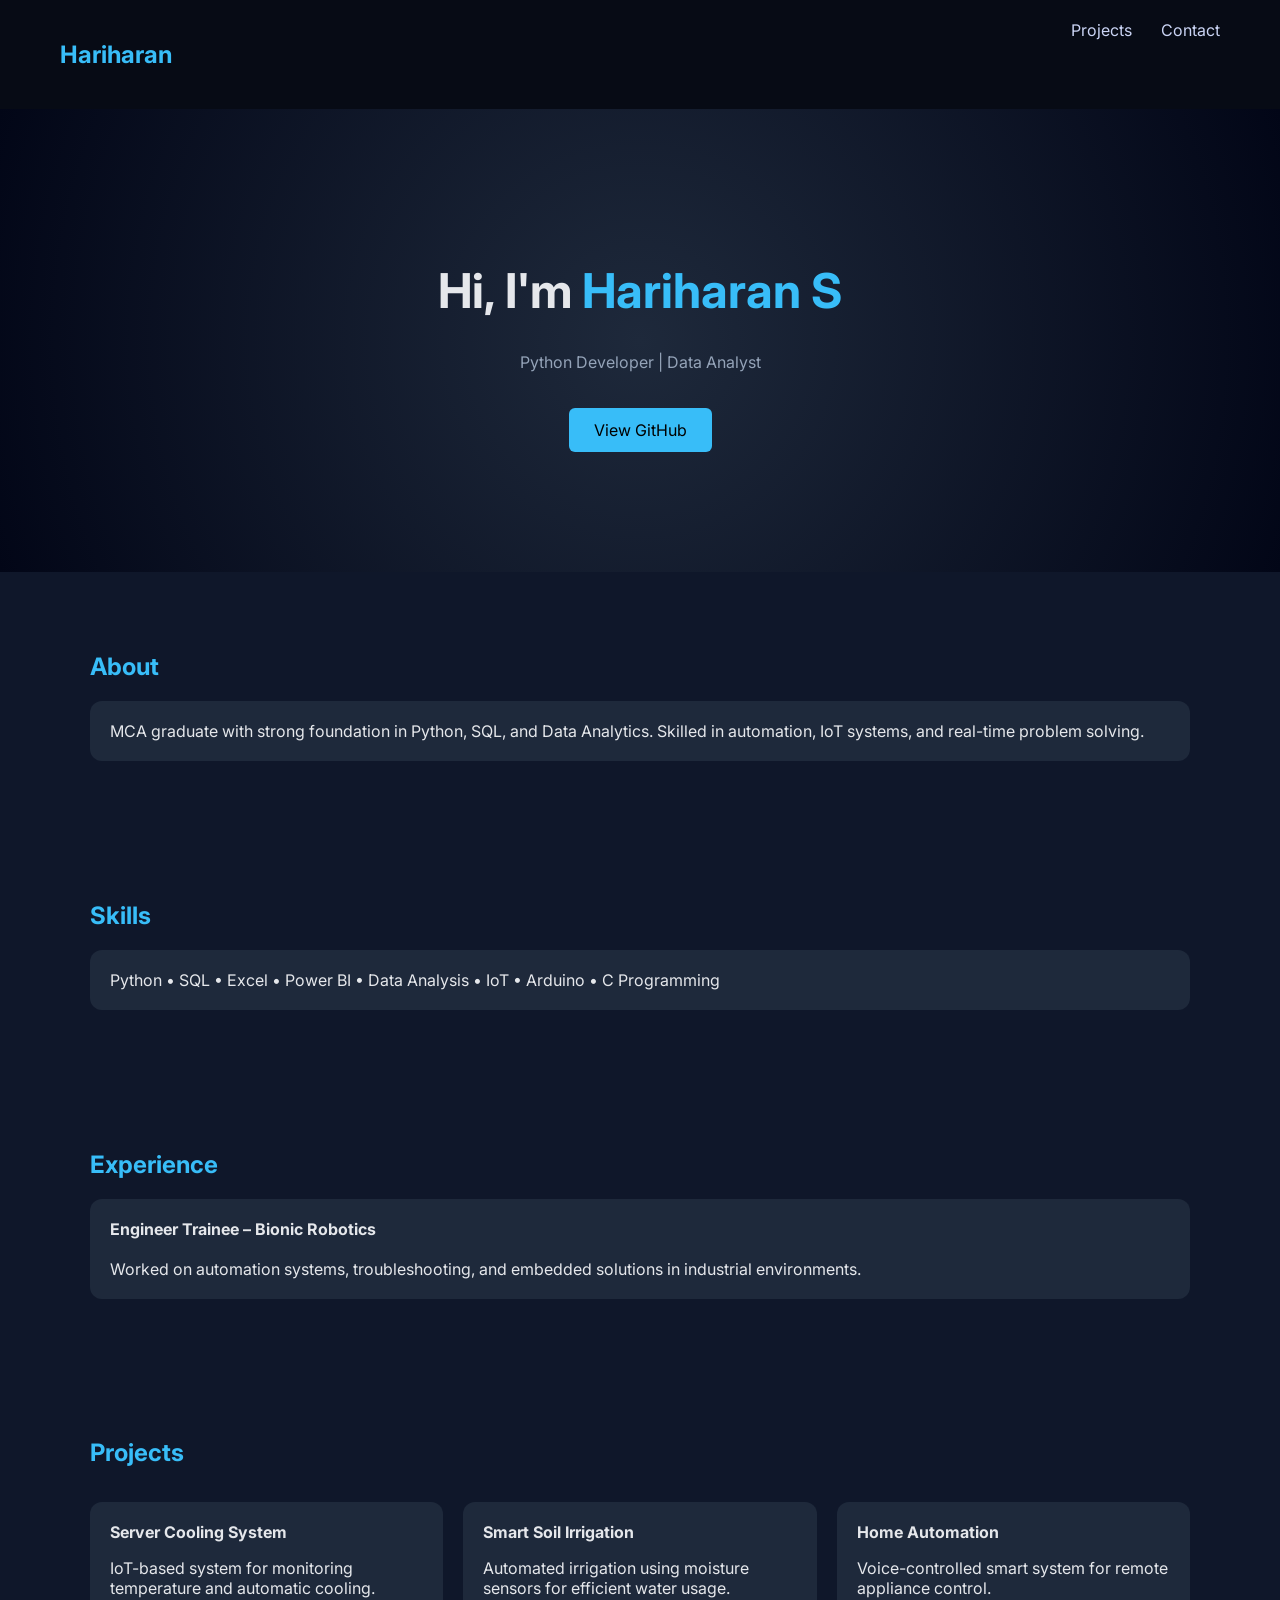
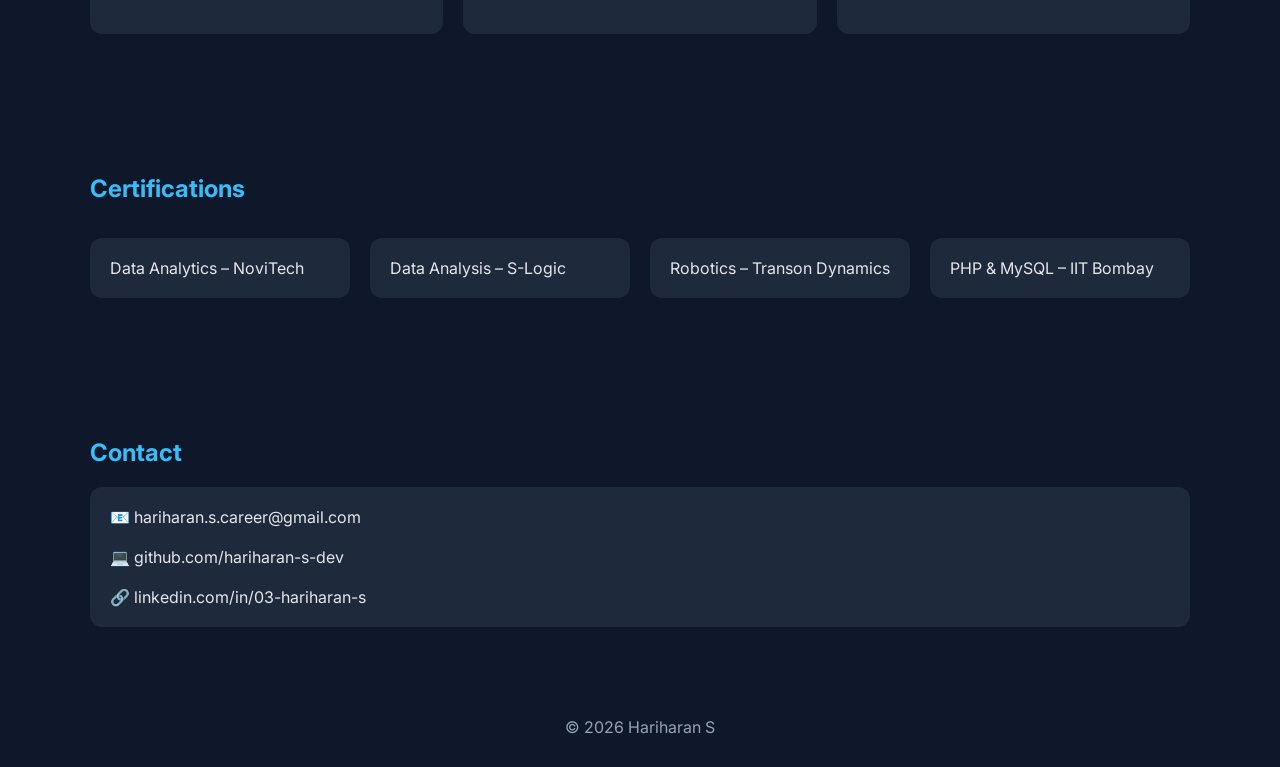
==== index.html @ 9dbc0977 "Update index.html" ====
<!DOCTYPE html>
<html lang="en">
<head>
<meta charset="UTF-8">
<meta name="viewport" content="width=device-width, initial-scale=1.0">

<title>Hariharan S</title>

<link href="https://fonts.googleapis.com/css2?family=Inter:wght@300;400;600&display=swap" rel="stylesheet">

<style>
body {
    margin: 0;
    font-family: 'Inter', sans-serif;
    background: #0f172a;
    color: #e5e7eb;
}

/* NAVBAR */
nav {
    display: flex;
    justify-content: space-between;
    padding: 20px 60px;
    background: rgba(0,0,0,0.5);
}

nav h2 {
    color: #38bdf8;
}

nav a {
    margin-left: 25px;
    color: #cbd5f5;
    text-decoration: none;
}

/* HERO */
.hero {
    text-align: center;
    padding: 120px 20px;
    background: radial-gradient(circle, #1e293b, #020617);
}

.hero h1 {
    font-size: 48px;
}

.hero span {
    color: #38bdf8;
}

.hero p {
    margin-top: 10px;
    color: #94a3b8;
}

.btn {
    margin-top: 20px;
    padding: 12px 25px;
    background: #38bdf8;
    color: black;
    border-radius: 6px;
    text-decoration: none;
    display: inline-block;
    transition: 0.3s;
}

.btn:hover {
    transform: scale(1.05);
}

/* SECTION */
section {
    max-width: 1100px;
    margin: auto;
    padding: 60px 20px;
}

h2 {
    color: #38bdf8;
}

/* CARD */
.card {
    background: #1e293b;
    padding: 20px;
    border-radius: 12px;
    margin-top: 15px;
    transition: 0.3s;
}

.card:hover {
    transform: translateY(-6px);
    box-shadow: 0 10px 25px rgba(56,189,248,0.2);
}

/* GRID */
.grid {
    display: grid;
    grid-template-columns: repeat(auto-fit, minmax(250px, 1fr));
    gap: 20px;
}

/* FOOTER */
footer {
    text-align: center;
    padding: 30px;
    color: #94a3b8;
}
</style>

</head>

<body>

<nav>
    <h2>Hariharan</h2>
    <div>
        <a href="#projects">Projects</a>
        <a href="#contact">Contact</a>
    </div>
</nav>

<div class="hero">
    <h1>Hi, I'm <span>Hariharan S</span></h1>
    <p>Python Developer | Data Analyst</p>
    <a class="btn" href="https://github.com/hariharan-s-dev">View GitHub</a>
</div>

<section>
    <h2>About</h2>
    <div class="card">
        MCA graduate with strong foundation in Python, SQL, and Data Analytics. Skilled in automation, IoT systems, and real-time problem solving.
    </div>
</section>

<section>
    <h2>Skills</h2>
    <div class="card">
        Python • SQL • Excel • Power BI • Data Analysis • IoT • Arduino • C Programming
    </div>
</section>

<section>
    <h2>Experience</h2>
    <div class="card">
        <b>Engineer Trainee – Bionic Robotics</b><br><br>
        Worked on automation systems, troubleshooting, and embedded solutions in industrial environments.
    </div>
</section>

<section id="projects">
    <h2>Projects</h2>
    <div class="grid">

        <div class="card">
            <b>Server Cooling System</b>
            <p>IoT-based system for monitoring temperature and automatic cooling.</p>
        </div>

        <div class="card">
            <b>Smart Soil Irrigation</b>
            <p>Automated irrigation using moisture sensors for efficient water usage.</p>
        </div>

        <div class="card">
            <b>Home Automation</b>
            <p>Voice-controlled smart system for remote appliance control.</p>
        </div>

    </div>
</section>

<section>
    <h2>Certifications</h2>
    <div class="grid">
        <div class="card">Data Analytics – NoviTech</div>
        <div class="card">Data Analysis – S-Logic</div>
        <div class="card">Robotics – Transon Dynamics</div>
        <div class="card">PHP & MySQL – IIT Bombay</div>
    </div>
</section>

<section id="contact">
    <h2>Contact</h2>
    <div class="card">
        📧 hariharan.s.career@gmail.com <br><br>
        💻 github.com/hariharan-s-dev <br><br>
        🔗 linkedin.com/in/03-hariharan-s
    </div>
</section>

<footer>
    © 2026 Hariharan S
</footer>

</body>
</html>
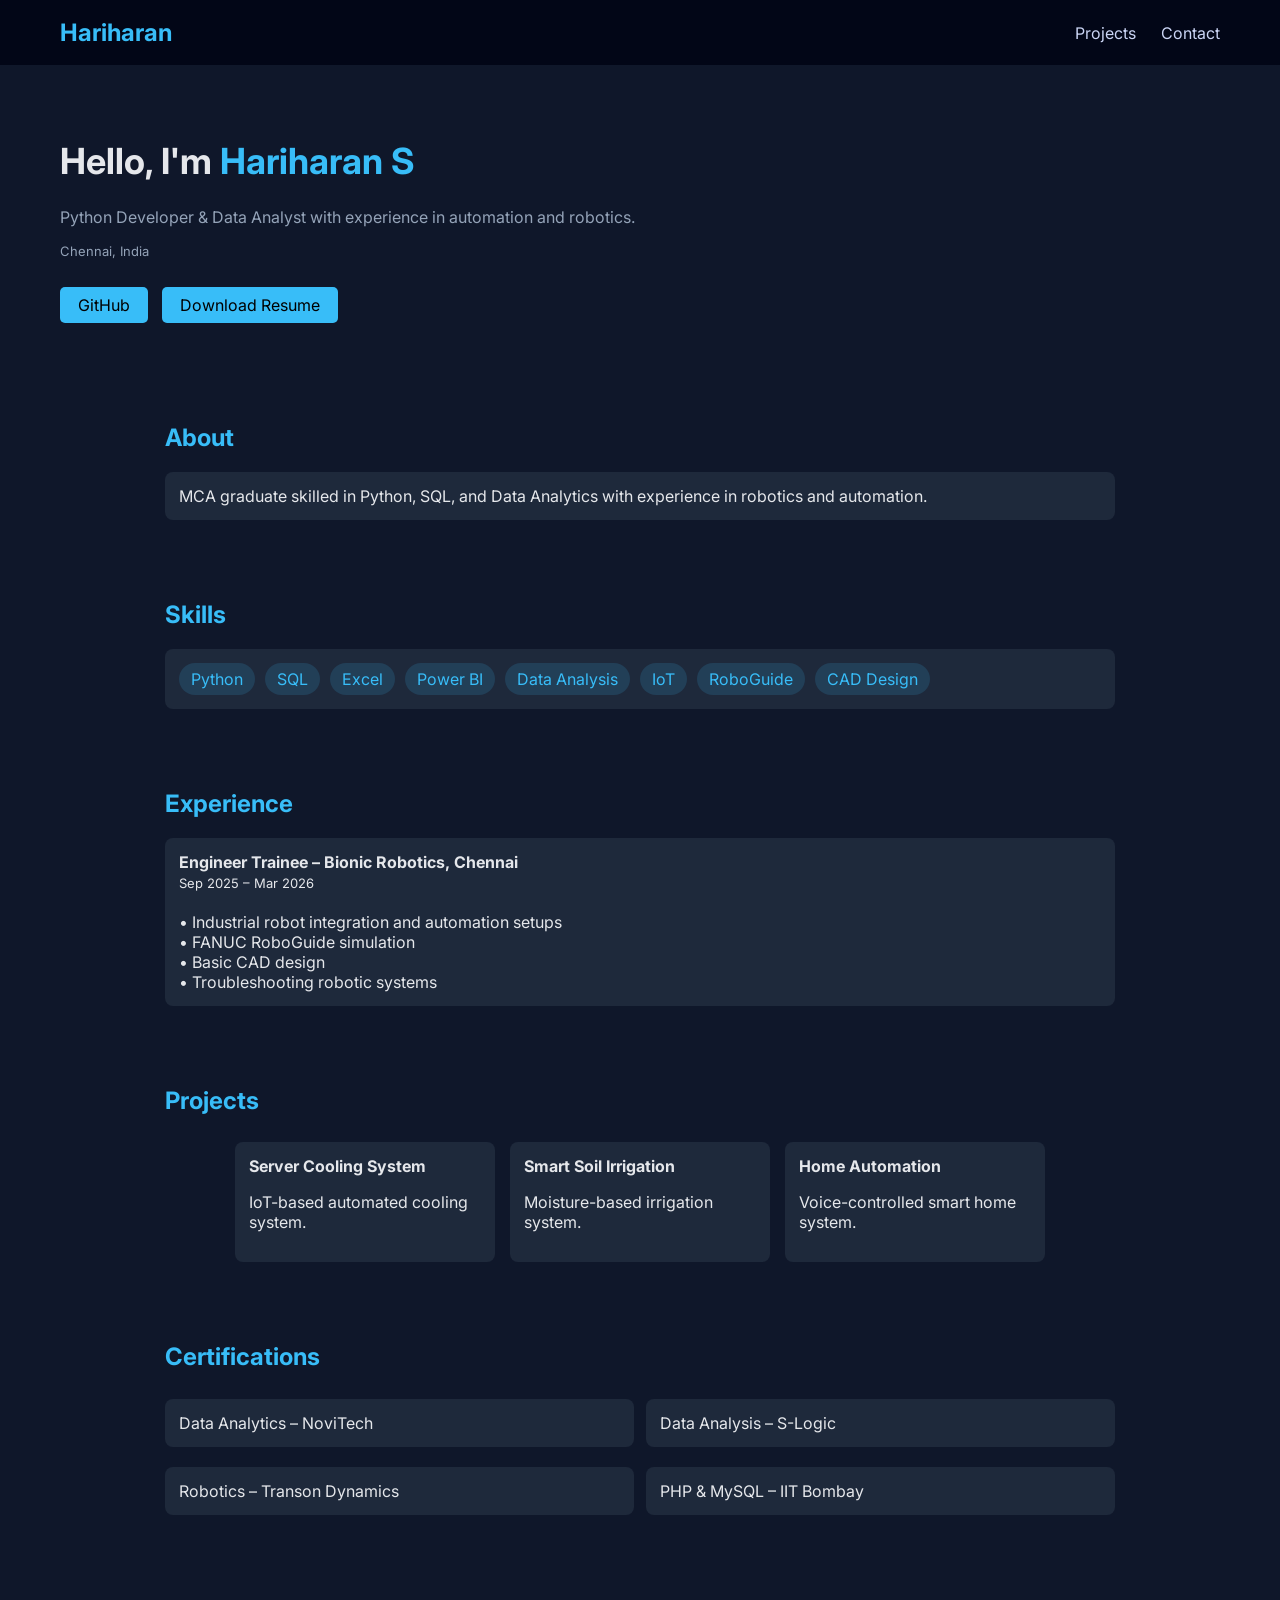
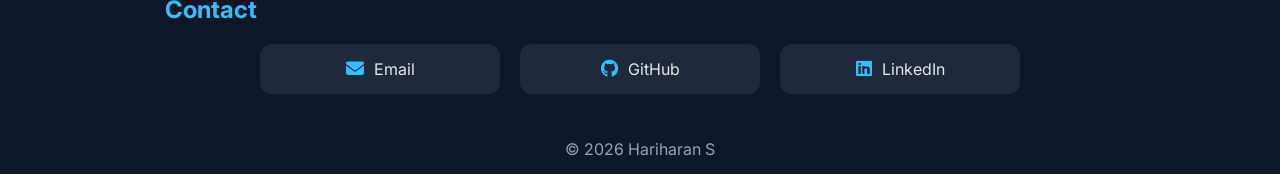
==== commit 21b15827: "Update index.html" ====
--- a/index.html
+++ b/index.html
@@ -4,11 +4,13 @@
 <meta charset="UTF-8">
 <meta name="viewport" content="width=device-width, initial-scale=1.0">
 
-<title>Hariharan S</title>
+<title>Hariharan S | Portfolio</title>
 
 <link href="https://fonts.googleapis.com/css2?family=Inter:wght@300;400;600&display=swap" rel="stylesheet">
+<link rel="stylesheet" href="https://cdnjs.cloudflare.com/ajax/libs/font-awesome/6.5.0/css/all.min.css">
 
 <style>
+
 body {
     margin: 0;
     font-family: 'Inter', sans-serif;
@@ -16,16 +18,23 @@
     color: #e5e7eb;
 }
 
-/* NAVBAR */
+/* NAV */
 nav {
     display: flex;
     justify-content: space-between;
-    padding: 20px 60px;
-    background: rgba(0,0,0,0.5);
+    align-items: center;
+    padding: 18px 60px;
+    background: #020617;
 }
 
 nav h2 {
     color: #38bdf8;
+    margin: 0;
+}
+
+nav div {
+    display: flex;
+    align-items: center;
 }
 
 nav a {
@@ -36,79 +45,136 @@
 
 /* HERO */
 .hero {
-    text-align: center;
-    padding: 120px 20px;
-    background: radial-gradient(circle, #1e293b, #020617);
-}
-
-.hero h1 {
-    font-size: 48px;
-}
-
-.hero span {
-    color: #38bdf8;
-}
-
-.hero p {
-    margin-top: 10px;
-    color: #94a3b8;
-}
-
+    padding: 50px 60px;
+    max-width: 850px;
+}
+
+.hero h1 { font-size: 36px; }
+.hero span { color: #38bdf8; }
+.hero p { margin-top: 8px; color: #94a3b8; }
+
+/* BUTTON */
 .btn {
-    margin-top: 20px;
-    padding: 12px 25px;
+    margin-top: 15px;
+    padding: 8px 18px;
     background: #38bdf8;
     color: black;
-    border-radius: 6px;
+    border-radius: 5px;
     text-decoration: none;
     display: inline-block;
-    transition: 0.3s;
-}
-
-.btn:hover {
-    transform: scale(1.05);
+    margin-right: 10px;
 }
 
 /* SECTION */
 section {
-    max-width: 1100px;
+    max-width: 950px;
     margin: auto;
-    padding: 60px 20px;
-}
-
-h2 {
-    color: #38bdf8;
-}
+    padding: 30px 20px;
+}
+
+h2 { color: #38bdf8; }
 
 /* CARD */
 .card {
     background: #1e293b;
-    padding: 20px;
+    padding: 14px;
+    border-radius: 8px;
+    margin-top: 8px;
+}
+
+/* PROJECT GRID */
+.projects-grid {
+    display: grid;
+    grid-template-columns: repeat(3, 260px);
+    justify-content: center;
+    gap: 15px;
+}
+
+/* SKILLS */
+.skills {
+    display: flex;
+    flex-wrap: wrap;
+    gap: 10px;
+}
+
+.skills span {
+    background: rgba(56,189,248,0.15);
+    color: #38bdf8;
+    padding: 6px 12px;
+    border-radius: 20px;
+}
+
+/* CERT */
+.cert-grid {
+    display: grid;
+    grid-template-columns: repeat(2, 1fr);
+    gap: 12px;
+}
+
+/* NEW CONTACT STYLE */
+.contact-row {
+    display: flex;
+    justify-content: center;
+    gap: 20px;
+    margin-top: 20px;
+}
+
+.contact-box {
+    display: flex;
+    align-items: center;
+    gap: 10px;
+    background: #1e293b;
+    padding: 15px 30px;
     border-radius: 12px;
-    margin-top: 15px;
+    text-decoration: none;
+    color: #e5e7eb;
     transition: 0.3s;
-}
-
-.card:hover {
-    transform: translateY(-6px);
-    box-shadow: 0 10px 25px rgba(56,189,248,0.2);
-}
-
-/* GRID */
-.grid {
-    display: grid;
-    grid-template-columns: repeat(auto-fit, minmax(250px, 1fr));
-    gap: 20px;
+    min-width: 180px;
+    justify-content: center;
+}
+
+.contact-box i {
+    color: #38bdf8;
+    font-size: 18px;
+}
+
+.contact-box:hover {
+    background: #38bdf8;
+    color: black;
+}
+
+.contact-box:hover i {
+    color: black;
+}
+
+/* MOBILE */
+@media (max-width: 768px) {
+    nav {
+        padding: 15px 20px;
+    }
+
+    .hero {
+        padding: 40px 20px;
+    }
+
+    .projects-grid {
+        grid-template-columns: 1fr;
+    }
+
+    .contact-row {
+        flex-direction: column;
+        align-items: center;
+    }
 }
 
 /* FOOTER */
 footer {
     text-align: center;
-    padding: 30px;
+    padding: 15px;
     color: #94a3b8;
 }
+
 </style>
-
 </head>
 
 <body>
@@ -122,50 +188,68 @@
 </nav>
 
 <div class="hero">
-    <h1>Hi, I'm <span>Hariharan S</span></h1>
-    <p>Python Developer | Data Analyst</p>
-    <a class="btn" href="https://github.com/hariharan-s-dev">View GitHub</a>
+    <h1>Hello, I'm <span>Hariharan S</span></h1>
+    <p>Python Developer & Data Analyst with experience in automation and robotics.</p>
+    <p style="font-size:13px;">Chennai, India</p>
+
+    <a class="btn" href="https://github.com/hariharan-s-dev">GitHub</a>
+    <a class="btn" href="resume.pdf" download>Download Resume</a>
 </div>
 
 <section>
     <h2>About</h2>
     <div class="card">
-        MCA graduate with strong foundation in Python, SQL, and Data Analytics. Skilled in automation, IoT systems, and real-time problem solving.
+        MCA graduate skilled in Python, SQL, and Data Analytics with experience in robotics and automation.
     </div>
 </section>
 
 <section>
     <h2>Skills</h2>
     <div class="card">
-        Python • SQL • Excel • Power BI • Data Analysis • IoT • Arduino • C Programming
+        <div class="skills">
+            <span>Python</span>
+            <span>SQL</span>
+            <span>Excel</span>
+            <span>Power BI</span>
+            <span>Data Analysis</span>
+            <span>IoT</span>
+            <span>RoboGuide</span>
+            <span>CAD Design</span>
+        </div>
     </div>
 </section>
 
 <section>
     <h2>Experience</h2>
     <div class="card">
-        <b>Engineer Trainee – Bionic Robotics</b><br><br>
-        Worked on automation systems, troubleshooting, and embedded solutions in industrial environments.
+        <b>Engineer Trainee – Bionic Robotics, Chennai</b><br>
+        <span style="font-size:13px;">Sep 2025 – Mar 2026</span><br><br>
+
+        • Industrial robot integration and automation setups<br>
+        • FANUC RoboGuide simulation<br>
+        • Basic CAD design<br>
+        • Troubleshooting robotic systems<br>
     </div>
 </section>
 
 <section id="projects">
     <h2>Projects</h2>
-    <div class="grid">
+
+    <div class="projects-grid">
 
         <div class="card">
             <b>Server Cooling System</b>
-            <p>IoT-based system for monitoring temperature and automatic cooling.</p>
+            <p>IoT-based automated cooling system.</p>
         </div>
 
         <div class="card">
             <b>Smart Soil Irrigation</b>
-            <p>Automated irrigation using moisture sensors for efficient water usage.</p>
+            <p>Moisture-based irrigation system.</p>
         </div>
 
         <div class="card">
             <b>Home Automation</b>
-            <p>Voice-controlled smart system for remote appliance control.</p>
+            <p>Voice-controlled smart home system.</p>
         </div>
 
     </div>
@@ -173,7 +257,7 @@
 
 <section>
     <h2>Certifications</h2>
-    <div class="grid">
+    <div class="cert-grid">
         <div class="card">Data Analytics – NoviTech</div>
         <div class="card">Data Analysis – S-Logic</div>
         <div class="card">Robotics – Transon Dynamics</div>
@@ -183,10 +267,24 @@
 
 <section id="contact">
     <h2>Contact</h2>
-    <div class="card">
-        📧 hariharan.s.career@gmail.com <br><br>
-        💻 github.com/hariharan-s-dev <br><br>
-        🔗 linkedin.com/in/03-hariharan-s
+
+    <div class="contact-row">
+
+        <a href="mailto:hariharan.s.career@gmail.com" class="contact-box">
+            <i class="fa-solid fa-envelope"></i>
+            <span>Email</span>
+        </a>
+
+        <a href="https://github.com/hariharan-s-dev" class="contact-box">
+            <i class="fa-brands fa-github"></i>
+            <span>GitHub</span>
+        </a>
+
+        <a href="https://linkedin.com/in/03-hariharan-s" class="contact-box">
+            <i class="fa-brands fa-linkedin"></i>
+            <span>LinkedIn</span>
+        </a>
+
     </div>
 </section>
 
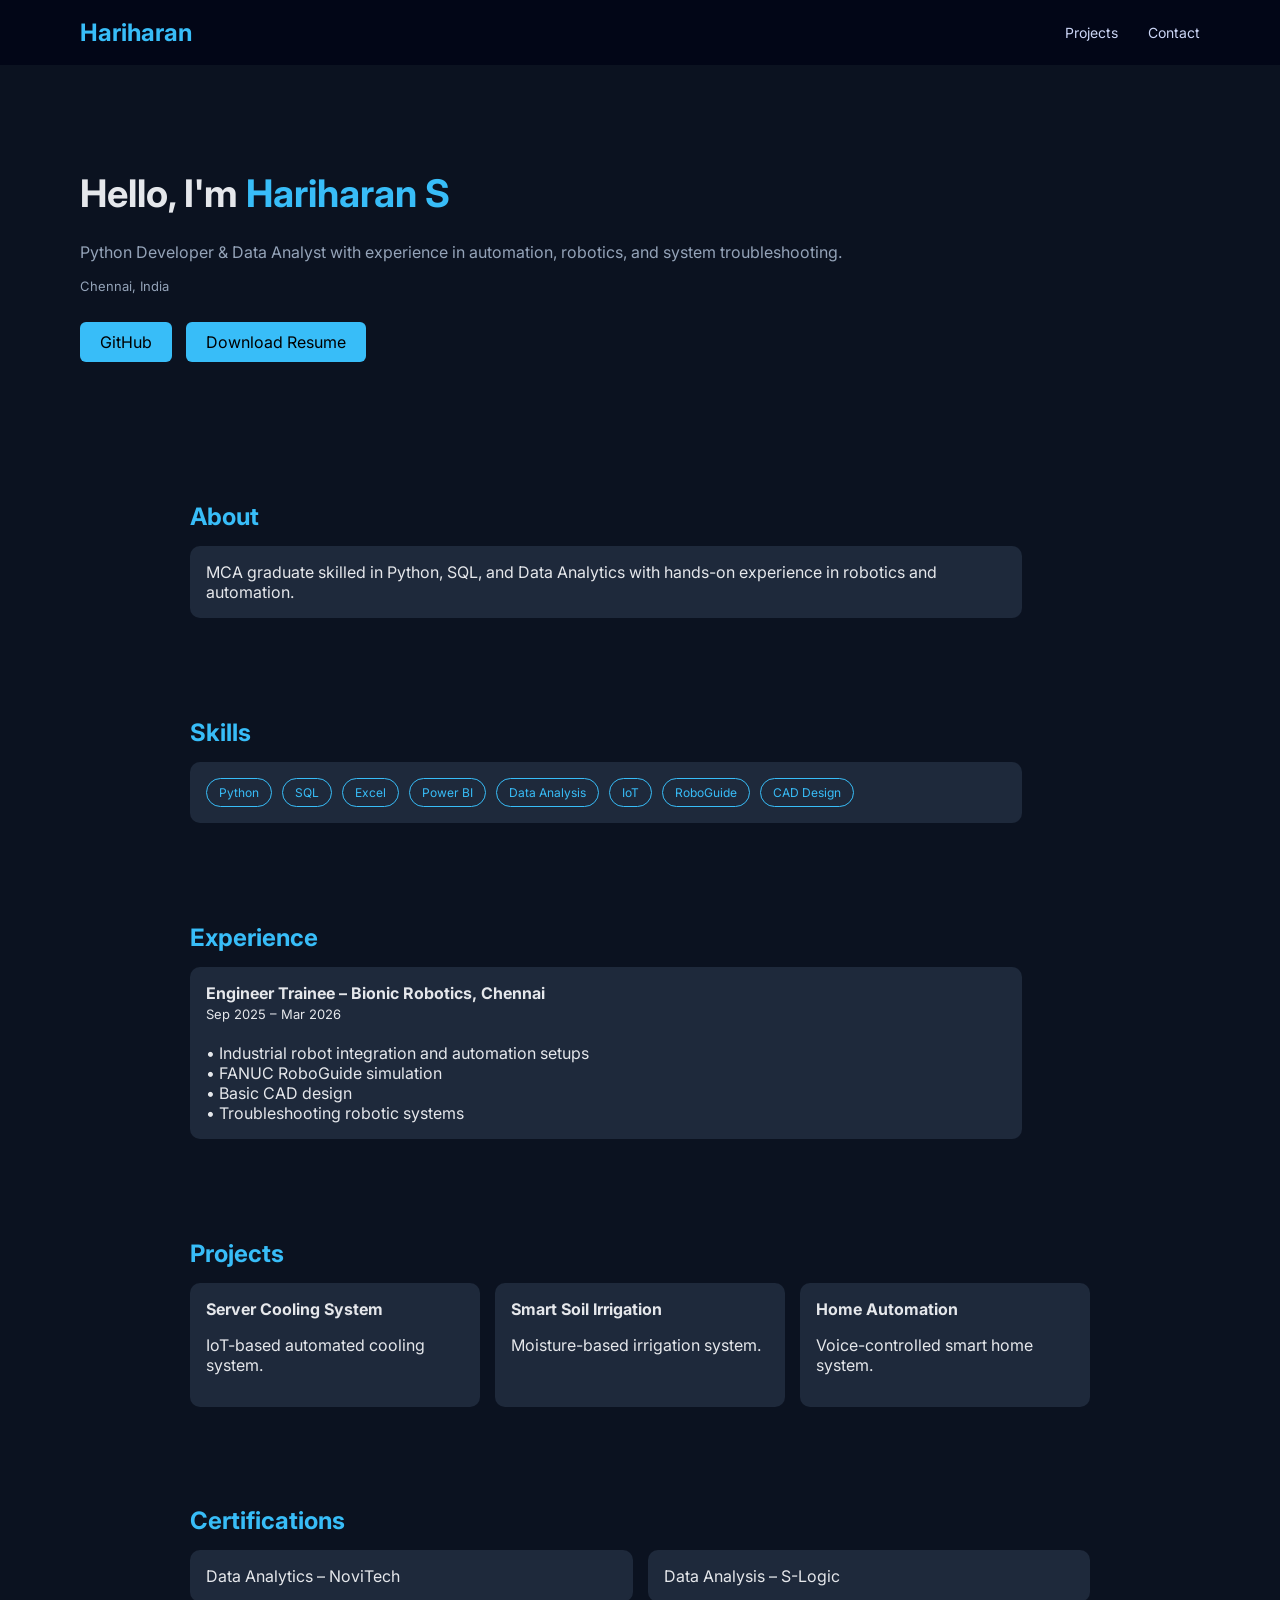
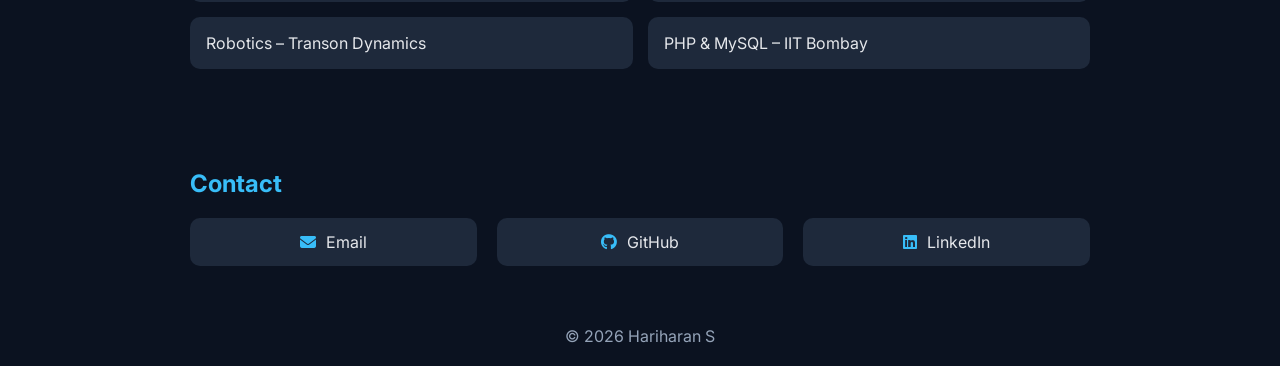
==== commit e21e0b3c: "Update index.html" ====
--- a/index.html
+++ b/index.html
@@ -14,7 +14,7 @@
 body {
     margin: 0;
     font-family: 'Inter', sans-serif;
-    background: #0f172a;
+    background: #0b1220;
     color: #e5e7eb;
 }
 
@@ -23,71 +23,79 @@
     display: flex;
     justify-content: space-between;
     align-items: center;
-    padding: 18px 60px;
+    padding: 18px 80px;
     background: #020617;
 }
 
 nav h2 {
-    color: #38bdf8;
     margin: 0;
+    color: #38bdf8;
 }
 
 nav div {
     display: flex;
-    align-items: center;
+    gap: 30px;
 }
 
 nav a {
-    margin-left: 25px;
     color: #cbd5f5;
     text-decoration: none;
+    font-size: 14px;
 }
 
 /* HERO */
 .hero {
-    padding: 50px 60px;
-    max-width: 850px;
-}
-
-.hero h1 { font-size: 36px; }
-.hero span { color: #38bdf8; }
-.hero p { margin-top: 8px; color: #94a3b8; }
+    padding: 80px 80px;
+    max-width: 900px;
+}
+
+.hero h1 {
+    font-size: 38px;
+}
+
+.hero span {
+    color: #38bdf8;
+}
+
+.hero p {
+    color: #94a3b8;
+}
 
 /* BUTTON */
 .btn {
     margin-top: 15px;
-    padding: 8px 18px;
+    padding: 10px 20px;
     background: #38bdf8;
     color: black;
-    border-radius: 5px;
+    border-radius: 6px;
     text-decoration: none;
+    margin-right: 10px;
     display: inline-block;
-    margin-right: 10px;
+    transition: 0.2s;
+}
+
+.btn:hover {
+    opacity: 0.85;
 }
 
 /* SECTION */
 section {
-    max-width: 950px;
+    max-width: 900px;
     margin: auto;
-    padding: 30px 20px;
-}
-
-h2 { color: #38bdf8; }
+    padding: 40px 20px;
+}
+
+h2 {
+    color: #38bdf8;
+    margin-bottom: 15px;
+}
 
 /* CARD */
 .card {
     background: #1e293b;
-    padding: 14px;
-    border-radius: 8px;
-    margin-top: 8px;
-}
-
-/* PROJECT GRID */
-.projects-grid {
-    display: grid;
-    grid-template-columns: repeat(3, 260px);
-    justify-content: center;
-    gap: 15px;
+    padding: 16px;
+    border-radius: 10px;
+    max-width: 800px;
 }
 
 /* SKILLS */
@@ -98,20 +106,39 @@
 }
 
 .skills span {
-    background: rgba(56,189,248,0.15);
+    border: 1px solid #38bdf8;
     color: #38bdf8;
     padding: 6px 12px;
     border-radius: 20px;
+    font-size: 12px;
+}
+
+/* PROJECTS */
+.projects {
+    display: grid;
+    grid-template-columns: repeat(3, 1fr);
+    gap: 15px;
+}
+
+.project-card {
+    background: #1e293b;
+    padding: 16px;
+    border-radius: 10px;
+    transition: 0.2s;
+}
+
+.project-card:hover {
+    transform: translateY(-4px);
 }
 
 /* CERT */
 .cert-grid {
     display: grid;
     grid-template-columns: repeat(2, 1fr);
-    gap: 12px;
-}
-
-/* NEW CONTACT STYLE */
+    gap: 15px;
+}
+
+/* CONTACT */
 .contact-row {
     display: flex;
     justify-content: center;
@@ -124,27 +151,28 @@
     align-items: center;
     gap: 10px;
     background: #1e293b;
-    padding: 15px 30px;
-    border-radius: 12px;
+    padding: 14px 28px;
+    border-radius: 10px;
+    color: #e5e7eb;
     text-decoration: none;
-    color: #e5e7eb;
-    transition: 0.3s;
-    min-width: 180px;
+    width: 240px;
     justify-content: center;
+    transition: 0.2s;
 }
 
 .contact-box i {
     color: #38bdf8;
-    font-size: 18px;
 }
 
 .contact-box:hover {
-    background: #38bdf8;
-    color: black;
-}
-
-.contact-box:hover i {
-    color: black;
+    background: #243249;
+}
+
+/* FOOTER */
+footer {
+    text-align: center;
+    padding: 20px;
+    color: #94a3b8;
 }
 
 /* MOBILE */
@@ -157,7 +185,11 @@
         padding: 40px 20px;
     }
 
-    .projects-grid {
+    .projects {
+        grid-template-columns: 1fr;
+    }
+
+    .cert-grid {
         grid-template-columns: 1fr;
     }
 
@@ -165,13 +197,6 @@
         flex-direction: column;
         align-items: center;
     }
-}
-
-/* FOOTER */
-footer {
-    text-align: center;
-    padding: 15px;
-    color: #94a3b8;
 }
 
 </style>
@@ -189,7 +214,7 @@
 
 <div class="hero">
     <h1>Hello, I'm <span>Hariharan S</span></h1>
-    <p>Python Developer & Data Analyst with experience in automation and robotics.</p>
+    <p>Python Developer & Data Analyst with experience in automation, robotics, and system troubleshooting.</p>
     <p style="font-size:13px;">Chennai, India</p>
 
     <a class="btn" href="https://github.com/hariharan-s-dev">GitHub</a>
@@ -199,7 +224,7 @@
 <section>
     <h2>About</h2>
     <div class="card">
-        MCA graduate skilled in Python, SQL, and Data Analytics with experience in robotics and automation.
+        MCA graduate skilled in Python, SQL, and Data Analytics with hands-on experience in robotics and automation.
     </div>
 </section>
 
@@ -235,23 +260,21 @@
 <section id="projects">
     <h2>Projects</h2>
 
-    <div class="projects-grid">
-
-        <div class="card">
+    <div class="projects">
+        <div class="project-card">
             <b>Server Cooling System</b>
             <p>IoT-based automated cooling system.</p>
         </div>
 
-        <div class="card">
+        <div class="project-card">
             <b>Smart Soil Irrigation</b>
             <p>Moisture-based irrigation system.</p>
         </div>
 
-        <div class="card">
+        <div class="project-card">
             <b>Home Automation</b>
             <p>Voice-controlled smart home system.</p>
         </div>
-
     </div>
 </section>
 
@@ -269,22 +292,20 @@
     <h2>Contact</h2>
 
     <div class="contact-row">
-
         <a href="mailto:hariharan.s.career@gmail.com" class="contact-box">
             <i class="fa-solid fa-envelope"></i>
-            <span>Email</span>
+            Email
         </a>
 
         <a href="https://github.com/hariharan-s-dev" class="contact-box">
             <i class="fa-brands fa-github"></i>
-            <span>GitHub</span>
+            GitHub
         </a>
 
         <a href="https://linkedin.com/in/03-hariharan-s" class="contact-box">
             <i class="fa-brands fa-linkedin"></i>
-            <span>LinkedIn</span>
+            LinkedIn
         </a>
-
     </div>
 </section>
 
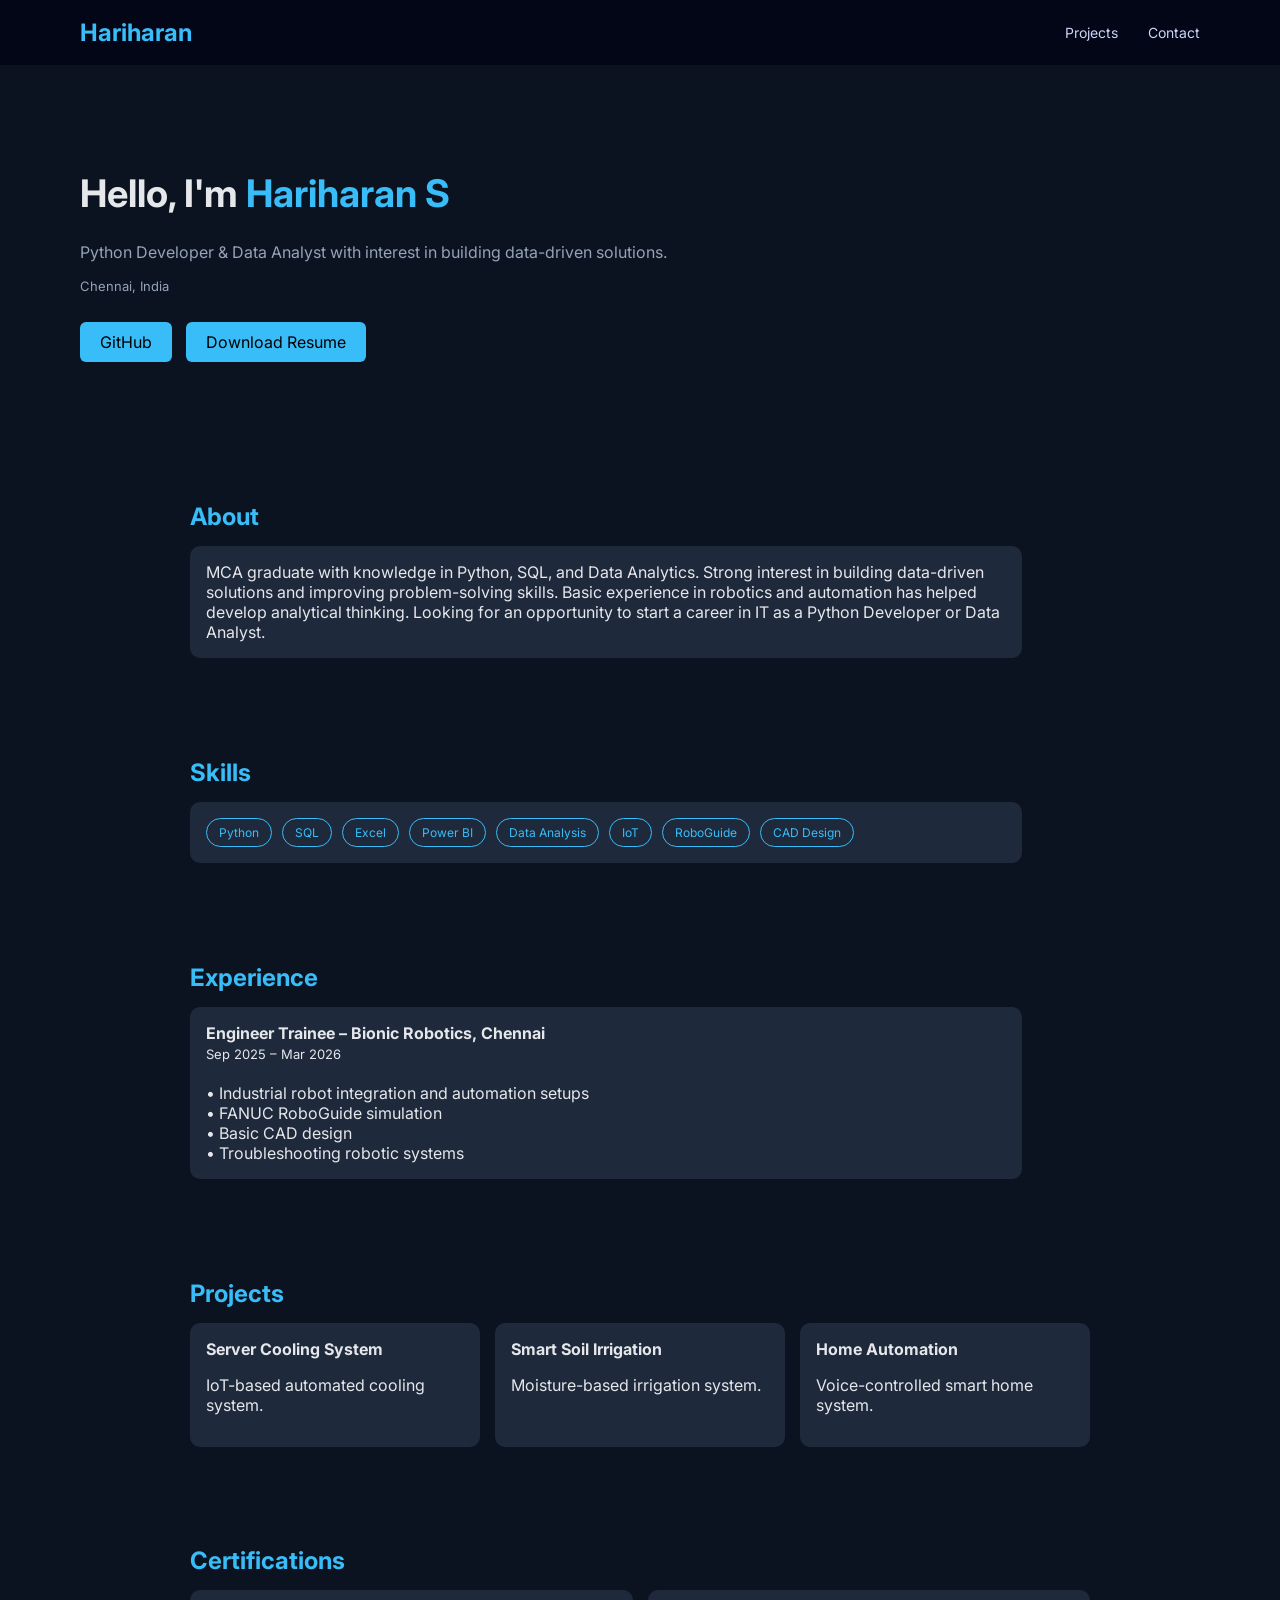
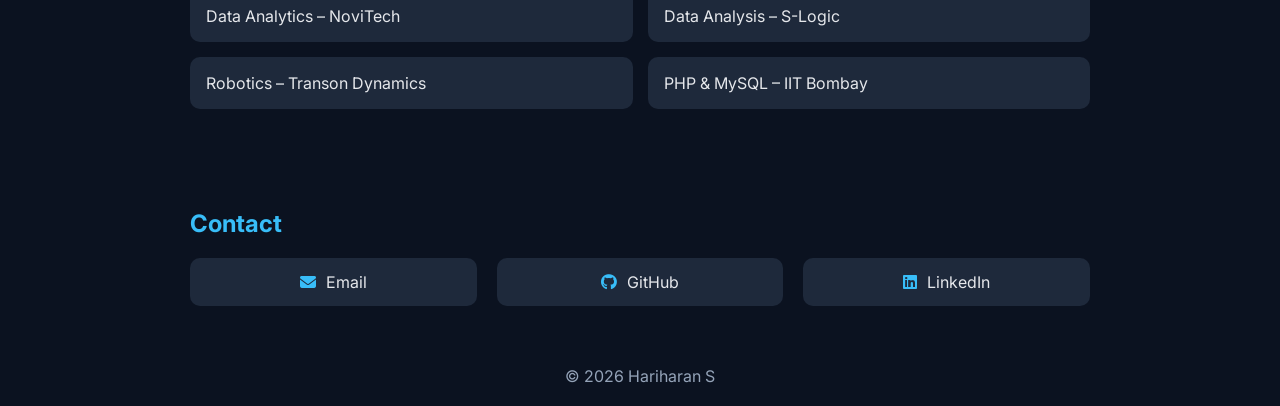
==== commit 22dedb5a: "Update index.html" ====
--- a/index.html
+++ b/index.html
@@ -214,7 +214,7 @@
 
 <div class="hero">
     <h1>Hello, I'm <span>Hariharan S</span></h1>
-    <p>Python Developer & Data Analyst with experience in automation, robotics, and system troubleshooting.</p>
+    <p>Python Developer & Data Analyst with interest in building data-driven solutions.</p>
     <p style="font-size:13px;">Chennai, India</p>
 
     <a class="btn" href="https://github.com/hariharan-s-dev">GitHub</a>
@@ -224,7 +224,7 @@
 <section>
     <h2>About</h2>
     <div class="card">
-        MCA graduate skilled in Python, SQL, and Data Analytics with hands-on experience in robotics and automation.
+        MCA graduate with knowledge in Python, SQL, and Data Analytics. Strong interest in building data-driven solutions and improving problem-solving skills. Basic experience in robotics and automation has helped develop analytical thinking. Looking for an opportunity to start a career in IT as a Python Developer or Data Analyst.
     </div>
 </section>
 
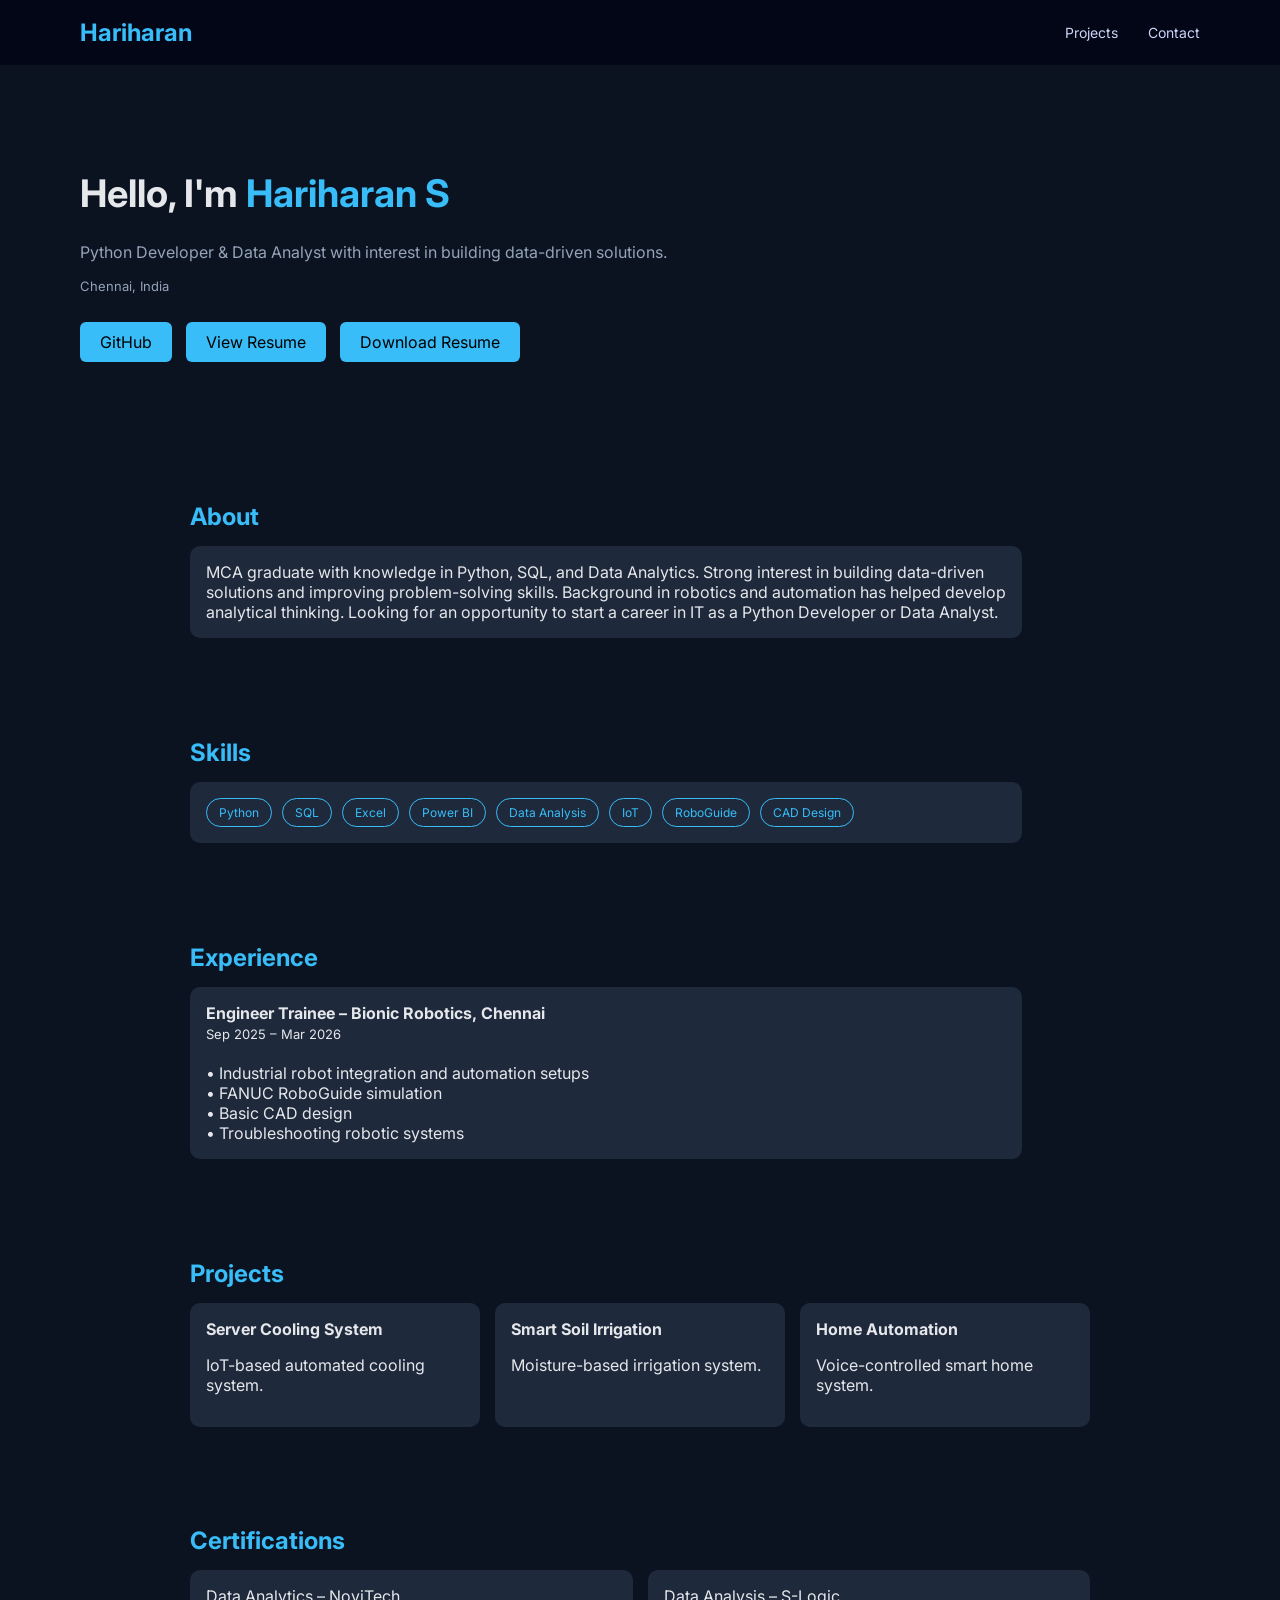
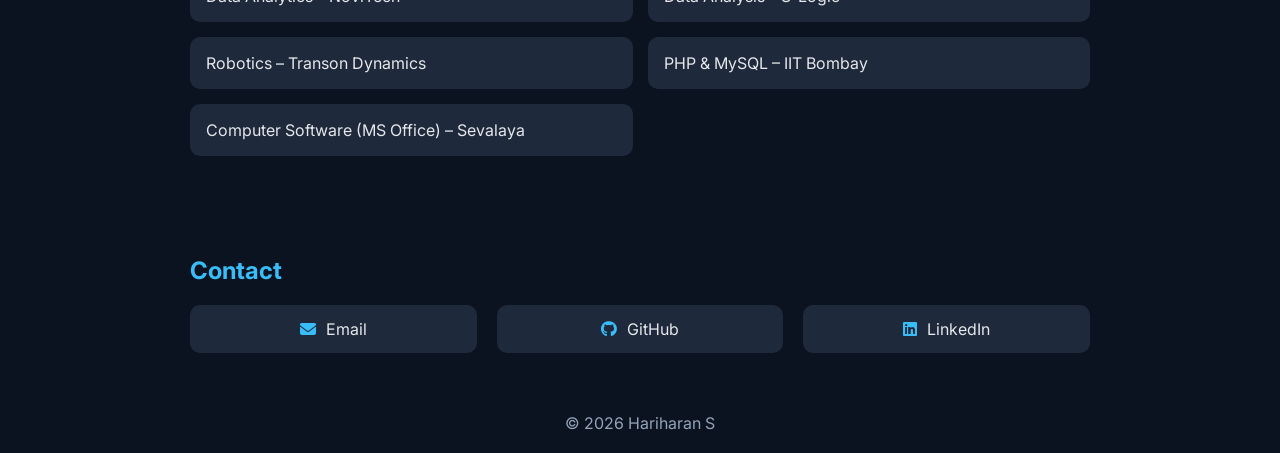
==== commit 3ba244d2: "Update index.html" ====
--- a/index.html
+++ b/index.html
@@ -157,15 +157,10 @@
     text-decoration: none;
     width: 240px;
     justify-content: center;
-    transition: 0.2s;
 }
 
 .contact-box i {
     color: #38bdf8;
-}
-
-.contact-box:hover {
-    background: #243249;
 }
 
 /* FOOTER */
@@ -218,13 +213,16 @@
     <p style="font-size:13px;">Chennai, India</p>
 
     <a class="btn" href="https://github.com/hariharan-s-dev">GitHub</a>
+
+    <!-- RESUME BUTTONS -->
+    <a class="btn" href="resume.pdf" target="_blank">View Resume</a>
     <a class="btn" href="resume.pdf" download>Download Resume</a>
 </div>
 
 <section>
     <h2>About</h2>
     <div class="card">
-        MCA graduate with knowledge in Python, SQL, and Data Analytics. Strong interest in building data-driven solutions and improving problem-solving skills. Basic experience in robotics and automation has helped develop analytical thinking. Looking for an opportunity to start a career in IT as a Python Developer or Data Analyst.
+        MCA graduate with knowledge in Python, SQL, and Data Analytics. Strong interest in building data-driven solutions and improving problem-solving skills. Background in robotics and automation has helped develop analytical thinking. Looking for an opportunity to start a career in IT as a Python Developer or Data Analyst.
     </div>
 </section>
 
@@ -285,6 +283,7 @@
         <div class="card">Data Analysis – S-Logic</div>
         <div class="card">Robotics – Transon Dynamics</div>
         <div class="card">PHP & MySQL – IIT Bombay</div>
+        <div class="card">Computer Software (MS Office) – Sevalaya</div>
     </div>
 </section>
 
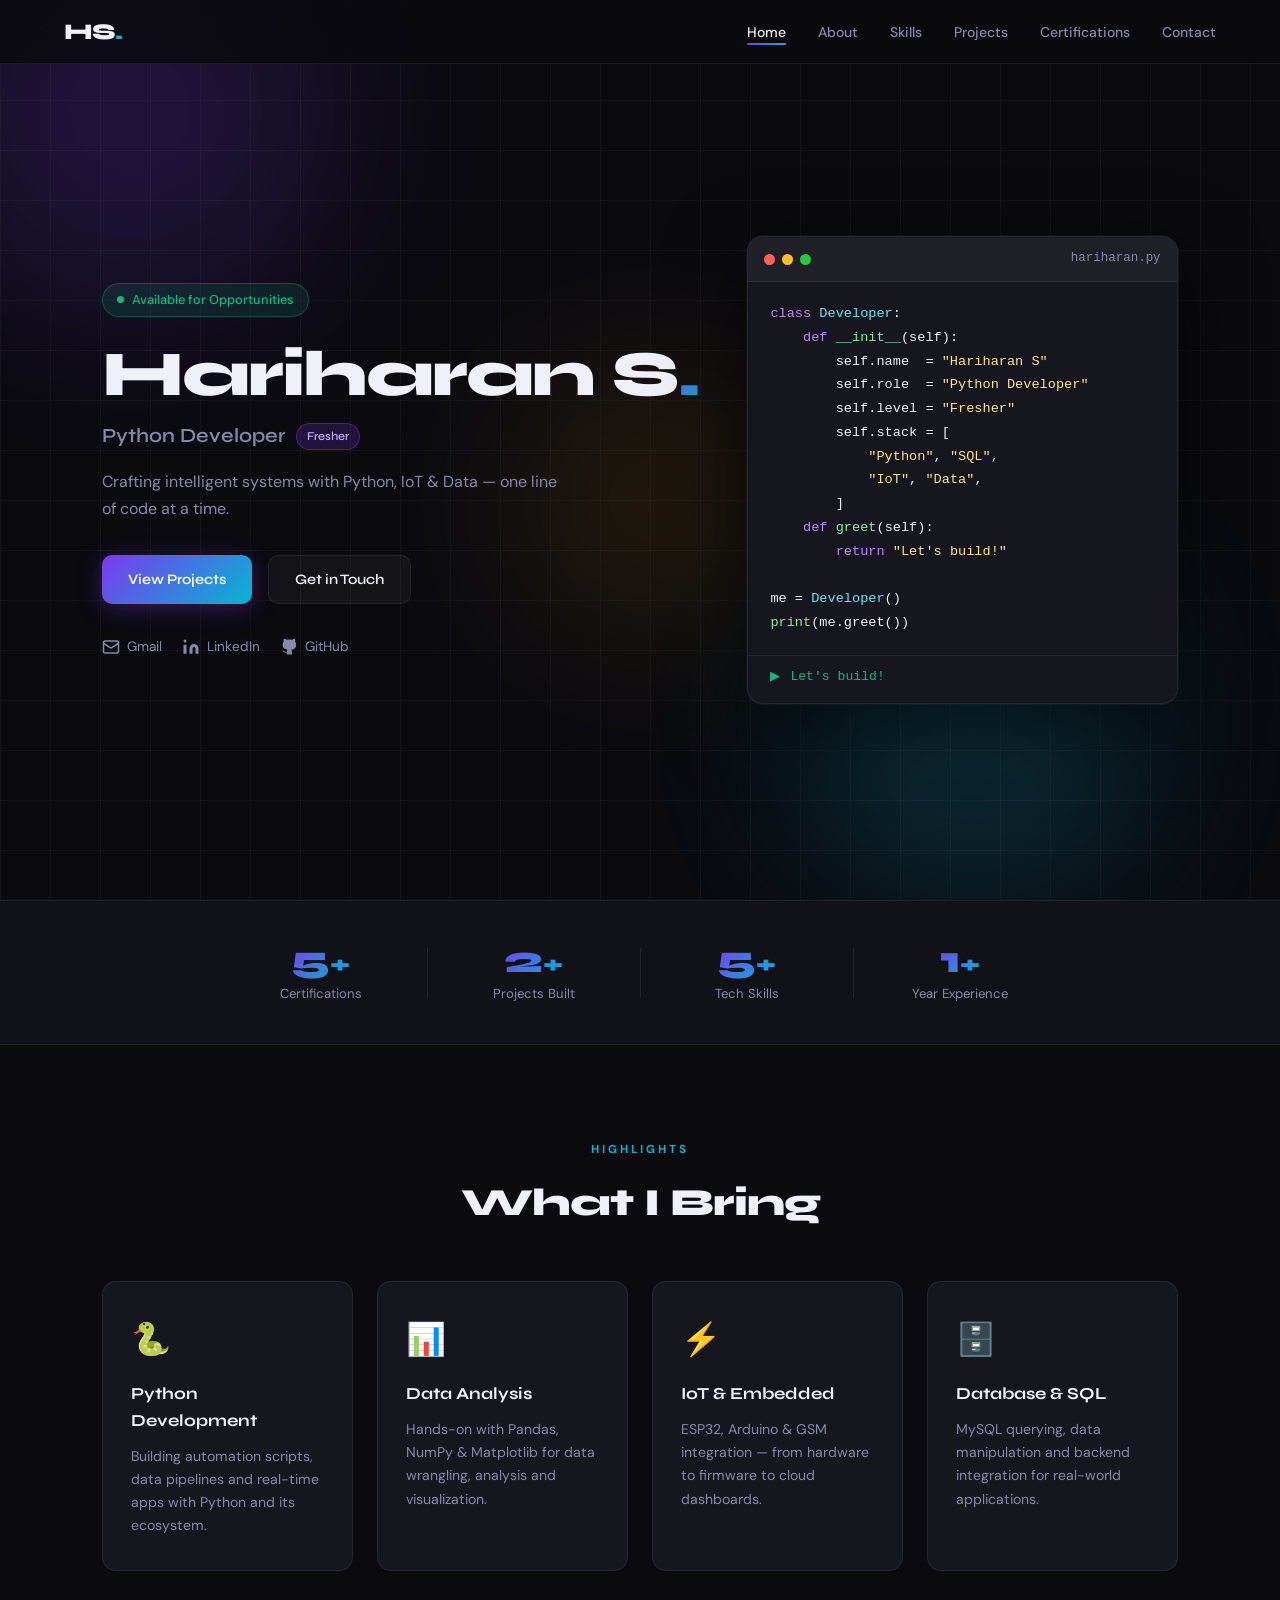
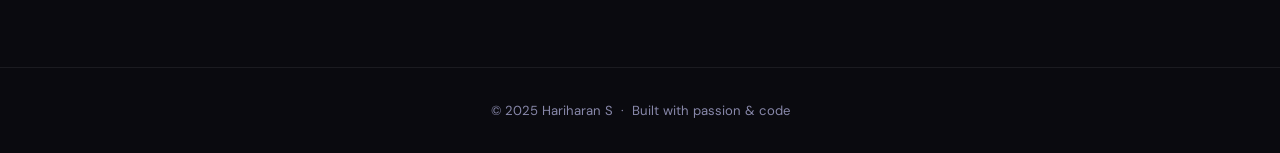
==== commit ac5169f4: "Add files via upload" ====
--- a/index.html
+++ b/index.html
@@ -1,316 +1,150 @@
-<!DOCTYPE html>
-<html lang="en">
-<head>
-<meta charset="UTF-8">
-<meta name="viewport" content="width=device-width, initial-scale=1.0">
-
-<title>Hariharan S | Portfolio</title>
-
-<link href="https://fonts.googleapis.com/css2?family=Inter:wght@300;400;600&display=swap" rel="stylesheet">
-<link rel="stylesheet" href="https://cdnjs.cloudflare.com/ajax/libs/font-awesome/6.5.0/css/all.min.css">
-
-<style>
-
-body {
-    margin: 0;
-    font-family: 'Inter', sans-serif;
-    background: #0b1220;
-    color: #e5e7eb;
-}
-
-/* NAV */
-nav {
-    display: flex;
-    justify-content: space-between;
-    align-items: center;
-    padding: 18px 80px;
-    background: #020617;
-}
-
-nav h2 {
-    margin: 0;
-    color: #38bdf8;
-}
-
-nav div {
-    display: flex;
-    gap: 30px;
-}
-
-nav a {
-    color: #cbd5f5;
-    text-decoration: none;
-    font-size: 14px;
-}
-
-/* HERO */
-.hero {
-    padding: 80px 80px;
-    max-width: 900px;
-}
-
-.hero h1 {
-    font-size: 38px;
-}
-
-.hero span {
-    color: #38bdf8;
-}
-
-.hero p {
-    color: #94a3b8;
-}
-
-/* BUTTON */
-.btn {
-    margin-top: 15px;
-    padding: 10px 20px;
-    background: #38bdf8;
-    color: black;
-    border-radius: 6px;
-    text-decoration: none;
-    margin-right: 10px;
-    display: inline-block;
-    transition: 0.2s;
-}
-
-.btn:hover {
-    opacity: 0.85;
-}
-
-/* SECTION */
-section {
-    max-width: 900px;
-    margin: auto;
-    padding: 40px 20px;
-}
-
-h2 {
-    color: #38bdf8;
-    margin-bottom: 15px;
-}
-
-/* CARD */
-.card {
-    background: #1e293b;
-    padding: 16px;
-    border-radius: 10px;
-    max-width: 800px;
-}
-
-/* SKILLS */
-.skills {
-    display: flex;
-    flex-wrap: wrap;
-    gap: 10px;
-}
-
-.skills span {
-    border: 1px solid #38bdf8;
-    color: #38bdf8;
-    padding: 6px 12px;
-    border-radius: 20px;
-    font-size: 12px;
-}
-
-/* PROJECTS */
-.projects {
-    display: grid;
-    grid-template-columns: repeat(3, 1fr);
-    gap: 15px;
-}
-
-.project-card {
-    background: #1e293b;
-    padding: 16px;
-    border-radius: 10px;
-    transition: 0.2s;
-}
-
-.project-card:hover {
-    transform: translateY(-4px);
-}
-
-/* CERT */
-.cert-grid {
-    display: grid;
-    grid-template-columns: repeat(2, 1fr);
-    gap: 15px;
-}
-
-/* CONTACT */
-.contact-row {
-    display: flex;
-    justify-content: center;
-    gap: 20px;
-    margin-top: 20px;
-}
-
-.contact-box {
-    display: flex;
-    align-items: center;
-    gap: 10px;
-    background: #1e293b;
-    padding: 14px 28px;
-    border-radius: 10px;
-    color: #e5e7eb;
-    text-decoration: none;
-    width: 240px;
-    justify-content: center;
-}
-
-.contact-box i {
-    color: #38bdf8;
-}
-
-/* FOOTER */
-footer {
-    text-align: center;
-    padding: 20px;
-    color: #94a3b8;
-}
-
-/* MOBILE */
-@media (max-width: 768px) {
-    nav {
-        padding: 15px 20px;
-    }
-
-    .hero {
-        padding: 40px 20px;
-    }
-
-    .projects {
-        grid-template-columns: 1fr;
-    }
-
-    .cert-grid {
-        grid-template-columns: 1fr;
-    }
-
-    .contact-row {
-        flex-direction: column;
-        align-items: center;
-    }
-}
-
-</style>
-</head>
-
-<body>
-
-<nav>
-    <h2>Hariharan</h2>
-    <div>
-        <a href="#projects">Projects</a>
-        <a href="#contact">Contact</a>
-    </div>
-</nav>
-
-<div class="hero">
-    <h1>Hello, I'm <span>Hariharan S</span></h1>
-    <p>Python Developer & Data Analyst with interest in building data-driven solutions.</p>
-    <p style="font-size:13px;">Chennai, India</p>
-
-    <a class="btn" href="https://github.com/hariharan-s-dev">GitHub</a>
-
-    <!-- RESUME BUTTONS -->
-    <a class="btn" href="resume.pdf" target="_blank">View Resume</a>
-    <a class="btn" href="resume.pdf" download>Download Resume</a>
-</div>
-
-<section>
-    <h2>About</h2>
-    <div class="card">
-        MCA graduate with knowledge in Python, SQL, and Data Analytics. Strong interest in building data-driven solutions and improving problem-solving skills. Background in robotics and automation has helped develop analytical thinking. Looking for an opportunity to start a career in IT as a Python Developer or Data Analyst.
-    </div>
-</section>
-
-<section>
-    <h2>Skills</h2>
-    <div class="card">
-        <div class="skills">
-            <span>Python</span>
-            <span>SQL</span>
-            <span>Excel</span>
-            <span>Power BI</span>
-            <span>Data Analysis</span>
-            <span>IoT</span>
-            <span>RoboGuide</span>
-            <span>CAD Design</span>
-        </div>
-    </div>
-</section>
-
-<section>
-    <h2>Experience</h2>
-    <div class="card">
-        <b>Engineer Trainee – Bionic Robotics, Chennai</b><br>
-        <span style="font-size:13px;">Sep 2025 – Mar 2026</span><br><br>
-
-        • Industrial robot integration and automation setups<br>
-        • FANUC RoboGuide simulation<br>
-        • Basic CAD design<br>
-        • Troubleshooting robotic systems<br>
-    </div>
-</section>
-
-<section id="projects">
-    <h2>Projects</h2>
-
-    <div class="projects">
-        <div class="project-card">
-            <b>Server Cooling System</b>
-            <p>IoT-based automated cooling system.</p>
-        </div>
-
-        <div class="project-card">
-            <b>Smart Soil Irrigation</b>
-            <p>Moisture-based irrigation system.</p>
-        </div>
-
-        <div class="project-card">
-            <b>Home Automation</b>
-            <p>Voice-controlled smart home system.</p>
-        </div>
-    </div>
-</section>
-
-<section>
-    <h2>Certifications</h2>
-    <div class="cert-grid">
-        <div class="card">Data Analytics – NoviTech</div>
-        <div class="card">Data Analysis – S-Logic</div>
-        <div class="card">Robotics – Transon Dynamics</div>
-        <div class="card">PHP & MySQL – IIT Bombay</div>
-        <div class="card">Computer Software (MS Office) – Sevalaya</div>
-    </div>
-</section>
-
-<section id="contact">
-    <h2>Contact</h2>
-
-    <div class="contact-row">
-        <a href="mailto:hariharan.s.career@gmail.com" class="contact-box">
-            <i class="fa-solid fa-envelope"></i>
-            Email
-        </a>
-
-        <a href="https://github.com/hariharan-s-dev" class="contact-box">
-            <i class="fa-brands fa-github"></i>
-            GitHub
-        </a>
-
-        <a href="https://linkedin.com/in/03-hariharan-s" class="contact-box">
-            <i class="fa-brands fa-linkedin"></i>
-            LinkedIn
-        </a>
-    </div>
-</section>
-
-<footer>
-    © 2026 Hariharan S
-</footer>
-
-</body>
-</html>
+<!DOCTYPE html>
+<html lang="en">
+<head>
+<meta charset="UTF-8"/>
+<meta name="viewport" content="width=device-width, initial-scale=1.0"/>
+<title>Hariharan S — Python Developer</title>
+<link rel="preconnect" href="https://fonts.googleapis.com"/>
+<link rel="preconnect" href="https://fonts.gstatic.com" crossorigin/>
+<link href="https://fonts.googleapis.com/css2?family=Syne:wght@400;600;700;800&family=DM+Sans:ital,wght@0,300;0,400;0,500;1,300&display=swap" rel="stylesheet"/>
+<link rel="stylesheet" href="style.css"/>
+</head>
+<body>
+
+<!-- NAV -->
+<nav class="nav">
+  <div class="nav-logo">HS<span class="dot">.</span></div>
+  <ul class="nav-links">
+    <li><a href="index.html" class="active">Home</a></li>
+    <li><a href="about.html">About</a></li>
+    <li><a href="skills.html">Skills</a></li>
+    <li><a href="projects.html">Projects</a></li>
+    <li><a href="certifications.html">Certifications</a></li>
+    <li><a href="contact.html">Contact</a></li>
+  </ul>
+  <button class="hamburger" id="hamburger">&#9776;</button>
+</nav>
+
+<!-- HERO -->
+<section class="hero">
+  <div class="hero-bg">
+    <div class="blob blob-1"></div>
+    <div class="blob blob-2"></div>
+    <div class="blob blob-3"></div>
+    <div class="grid-overlay"></div>
+  </div>
+
+  <div class="hero-content">
+    <div class="hero-badge">
+      <span class="badge-dot"></span> Available for Opportunities
+    </div>
+    <h1 class="hero-name">
+      <span class="line-reveal">Hariharan S</span><span class="accent delay-1">.</span>
+    </h1>
+    <p class="hero-role">Python Developer <span class="tag">Fresher</span></p>
+    <p class="hero-sub">Crafting intelligent systems with Python, IoT & Data — one line of code at a time.</p>
+    <div class="hero-cta">
+      <a href="projects.html" class="btn btn-primary">View Projects</a>
+      <a href="contact.html" class="btn btn-outline">Get in Touch</a>
+    </div>
+    <div class="hero-socials">
+      <a href="mailto:hariharan.s.career@gmail.com" class="social-link">
+        <svg width="18" height="18" viewBox="0 0 24 24" fill="none" stroke="currentColor" stroke-width="2"><rect x="2" y="4" width="20" height="16" rx="2"/><path d="m22 7-8.97 5.7a1.94 1.94 0 0 1-2.06 0L2 7"/></svg>
+        Gmail
+      </a>
+      <a href="https://linkedin.com/in/03-hariharan-s" target="_blank" class="social-link">
+        <svg width="18" height="18" viewBox="0 0 24 24" fill="currentColor"><path d="M16 8a6 6 0 0 1 6 6v7h-4v-7a2 2 0 0 0-2-2 2 2 0 0 0-2 2v7h-4v-7a6 6 0 0 1 6-6z"/><rect x="2" y="9" width="4" height="12"/><circle cx="4" cy="4" r="2"/></svg>
+        LinkedIn
+      </a>
+      <a href="https://hariharan-s-dev.github.io" target="_blank" class="social-link">
+        <svg width="18" height="18" viewBox="0 0 24 24" fill="currentColor"><path d="M9 19c-5 1.5-5-2.5-7-3m14 6v-3.87a3.37 3.37 0 0 0-.94-2.61c3.14-.35 6.44-1.54 6.44-7A5.44 5.44 0 0 0 20 4.77 5.07 5.07 0 0 0 19.91 1S18.73.65 16 2.48a13.38 13.38 0 0 0-7 0C6.27.65 5.09 1 5.09 1A5.07 5.07 0 0 0 5 4.77a5.44 5.44 0 0 0-1.5 3.78c0 5.42 3.3 6.61 6.44 7A3.37 3.37 0 0 0 9 18.13V22"/></svg>
+        GitHub
+      </a>
+    </div>
+  </div>
+
+  <div class="hero-visual">
+    <div class="code-card">
+      <div class="code-header">
+        <span class="dot-r"></span><span class="dot-y"></span><span class="dot-g"></span>
+        <span class="code-file">hariharan.py</span>
+      </div>
+      <pre class="code-body"><span class="kw">class</span> <span class="cn">Developer</span>:
+    <span class="kw">def</span> <span class="fn">__init__</span>(self):
+        self.name  = <span class="str">"Hariharan S"</span>
+        self.role  = <span class="str">"Python Developer"</span>
+        self.level = <span class="str">"Fresher"</span>
+        self.stack = [
+            <span class="str">"Python"</span>, <span class="str">"SQL"</span>,
+            <span class="str">"IoT"</span>, <span class="str">"Data"</span>,
+        ]
+    <span class="kw">def</span> <span class="fn">greet</span>(self):
+        <span class="kw">return</span> <span class="str">"Let's build!"</span>
+
+me = <span class="cn">Developer</span>()
+<span class="fn">print</span>(me.greet())</pre>
+      <div class="code-output">
+        <span class="out-arrow">▶</span> <span class="out-text">Let's build!</span>
+      </div>
+    </div>
+  </div>
+</section>
+
+<!-- QUICK STATS -->
+<section class="stats-strip">
+  <div class="stat-item">
+    <span class="stat-num">5<span class="plus">+</span></span>
+    <span class="stat-label">Certifications</span>
+  </div>
+  <div class="stat-divider"></div>
+  <div class="stat-item">
+    <span class="stat-num">2<span class="plus">+</span></span>
+    <span class="stat-label">Projects Built</span>
+  </div>
+  <div class="stat-divider"></div>
+  <div class="stat-item">
+    <span class="stat-num">5<span class="plus">+</span></span>
+    <span class="stat-label">Tech Skills</span>
+  </div>
+  <div class="stat-divider"></div>
+  <div class="stat-item">
+    <span class="stat-num">1<span class="plus">+</span></span>
+    <span class="stat-label">Year Experience</span>
+  </div>
+</section>
+
+<!-- FEATURED -->
+<section class="featured">
+  <div class="section-tag">HIGHLIGHTS</div>
+  <h2 class="section-title">What I Bring</h2>
+  <div class="cards-grid">
+    <div class="feat-card">
+      <div class="feat-icon">🐍</div>
+      <h3>Python Development</h3>
+      <p>Building automation scripts, data pipelines and real-time apps with Python and its ecosystem.</p>
+    </div>
+    <div class="feat-card">
+      <div class="feat-icon">📊</div>
+      <h3>Data Analysis</h3>
+      <p>Hands-on with Pandas, NumPy & Matplotlib for data wrangling, analysis and visualization.</p>
+    </div>
+    <div class="feat-card">
+      <div class="feat-icon">⚡</div>
+      <h3>IoT & Embedded</h3>
+      <p>ESP32, Arduino & GSM integration — from hardware to firmware to cloud dashboards.</p>
+    </div>
+    <div class="feat-card">
+      <div class="feat-icon">🗄️</div>
+      <h3>Database & SQL</h3>
+      <p>MySQL querying, data manipulation and backend integration for real-world applications.</p>
+    </div>
+  </div>
+</section>
+
+<footer class="footer">
+  <p>© 2025 Hariharan S &nbsp;·&nbsp; Built with passion &amp; code</p>
+</footer>
+
+<script src="nav.js"></script>
+</body>
+</html>
--- a/style.css
+++ b/style.css
@@ -0,0 +1,655 @@
+/* ── RESET & ROOT ──────────────────────────────────────────────────────── */
+*, *::before, *::after { box-sizing: border-box; margin: 0; padding: 0; }
+
+:root {
+  --bg:       #0a0a0f;
+  --bg2:      #111118;
+  --surface:  #16161f;
+  --border:   rgba(255,255,255,0.07);
+  --white:    #f0f0f8;
+  --muted:    #8888aa;
+  --accent1:  #7c3aed;   /* violet */
+  --accent2:  #06b6d4;   /* cyan */
+  --accent3:  #f59e0b;   /* amber */
+  --accent4:  #10b981;   /* emerald */
+  --grad:     linear-gradient(135deg, var(--accent1), var(--accent2));
+  --font-head: 'Syne', sans-serif;
+  --font-body: 'DM Sans', sans-serif;
+  --radius:   14px;
+  --transition: 0.3s cubic-bezier(0.4, 0, 0.2, 1);
+}
+
+html { scroll-behavior: smooth; }
+body {
+  background: var(--bg);
+  color: var(--white);
+  font-family: var(--font-body);
+  font-size: 16px;
+  line-height: 1.6;
+  overflow-x: hidden;
+}
+
+a { color: inherit; text-decoration: none; }
+ul { list-style: none; }
+
+/* ── SCROLLBAR ─────────────────────────────────────────────────────────── */
+::-webkit-scrollbar { width: 5px; }
+::-webkit-scrollbar-track { background: var(--bg); }
+::-webkit-scrollbar-thumb { background: var(--accent1); border-radius: 99px; }
+
+/* ── NAV ───────────────────────────────────────────────────────────────── */
+.nav {
+  position: fixed; top: 0; left: 0; right: 0; z-index: 100;
+  display: flex; align-items: center; justify-content: space-between;
+  padding: 0 5%;
+  height: 64px;
+  background: rgba(10,10,15,0.85);
+  backdrop-filter: blur(18px);
+  border-bottom: 1px solid var(--border);
+}
+.nav-logo {
+  font-family: var(--font-head);
+  font-size: 1.4rem;
+  font-weight: 800;
+  letter-spacing: -1px;
+}
+.nav-logo .dot { color: var(--accent2); }
+.nav-links { display: flex; gap: 2rem; }
+.nav-links a {
+  font-size: 0.875rem;
+  font-weight: 500;
+  color: var(--muted);
+  transition: color var(--transition);
+  position: relative;
+  padding-bottom: 2px;
+}
+.nav-links a::after {
+  content: '';
+  position: absolute; bottom: -2px; left: 0;
+  width: 0; height: 2px;
+  background: var(--grad);
+  transition: width var(--transition);
+  border-radius: 99px;
+}
+.nav-links a:hover,
+.nav-links a.active { color: var(--white); }
+.nav-links a:hover::after,
+.nav-links a.active::after { width: 100%; }
+.hamburger {
+  display: none;
+  background: none; border: none;
+  color: var(--white); font-size: 1.4rem; cursor: pointer;
+}
+
+/* ── HERO ──────────────────────────────────────────────────────────────── */
+.hero {
+  min-height: 100vh;
+  display: grid;
+  grid-template-columns: 1fr 1fr;
+  align-items: center;
+  gap: 3rem;
+  padding: 100px 8% 60px;
+  position: relative;
+  overflow: hidden;
+}
+.hero-bg {
+  position: absolute; inset: 0; pointer-events: none; z-index: 0;
+}
+.blob {
+  position: absolute; border-radius: 50%;
+  filter: blur(80px); opacity: 0.18;
+  animation: float 8s ease-in-out infinite;
+}
+.blob-1 { width: 420px; height: 420px; background: var(--accent1); top: -100px; left: -80px; }
+.blob-2 { width: 360px; height: 360px; background: var(--accent2); bottom: 0; right: 10%; animation-delay: -3s; }
+.blob-3 { width: 280px; height: 280px; background: var(--accent3); top: 40%; left: 40%; animation-delay: -6s; opacity: 0.1; }
+@keyframes float {
+  0%,100% { transform: translateY(0) scale(1); }
+  50% { transform: translateY(-30px) scale(1.05); }
+}
+.grid-overlay {
+  position: absolute; inset: 0;
+  background-image:
+    linear-gradient(rgba(255,255,255,0.03) 1px, transparent 1px),
+    linear-gradient(90deg, rgba(255,255,255,0.03) 1px, transparent 1px);
+  background-size: 50px 50px;
+}
+.hero-content { position: relative; z-index: 1; }
+.hero-visual   { position: relative; z-index: 1; }
+
+.hero-badge {
+  display: inline-flex; align-items: center; gap: 8px;
+  background: rgba(16,185,129,0.12);
+  border: 1px solid rgba(16,185,129,0.3);
+  color: var(--accent4);
+  padding: 6px 14px; border-radius: 99px;
+  font-size: 0.8rem; font-weight: 500;
+  margin-bottom: 1.5rem;
+}
+.badge-dot {
+  width: 7px; height: 7px; border-radius: 50%;
+  background: var(--accent4);
+  animation: pulse 2s ease-in-out infinite;
+}
+@keyframes pulse {
+  0%,100% { box-shadow: 0 0 0 0 rgba(16,185,129,0.4); }
+  50% { box-shadow: 0 0 0 6px rgba(16,185,129,0); }
+}
+.hero-name {
+  font-family: var(--font-head);
+  font-size: clamp(2.2rem, 5vw, 4.2rem);
+  font-weight: 800;
+  line-height: 1.05;
+  letter-spacing: -2px;
+  margin-bottom: 0.75rem;
+  display: block;
+  white-space: nowrap;
+}
+.accent { background: var(--grad); -webkit-background-clip: text; -webkit-text-fill-color: transparent; }
+.line-reveal { animation: slideUp 0.7s cubic-bezier(0.16,1,0.3,1) both; }
+.delay-1 { animation-delay: 0.12s; }
+@keyframes slideUp {
+  from { opacity:0; transform: translateY(30px); }
+  to   { opacity:1; transform: translateY(0); }
+}
+.hero-role {
+  font-family: var(--font-head);
+  font-size: 1.25rem;
+  font-weight: 600;
+  color: var(--muted);
+  margin-bottom: 1rem;
+  display: flex; align-items: center; gap: 10px;
+}
+.tag {
+  font-size: 0.75rem;
+  background: rgba(124,58,237,0.2);
+  border: 1px solid rgba(124,58,237,0.4);
+  color: #c4b5fd;
+  padding: 3px 10px; border-radius: 99px;
+  font-weight: 500;
+}
+.hero-sub {
+  font-size: 1rem;
+  color: var(--muted);
+  max-width: 460px;
+  line-height: 1.7;
+  margin-bottom: 2rem;
+}
+.hero-cta { display: flex; gap: 1rem; margin-bottom: 2rem; flex-wrap: wrap; }
+.btn {
+  display: inline-flex; align-items: center; gap: 8px;
+  padding: 12px 26px; border-radius: 10px;
+  font-family: var(--font-head);
+  font-size: 0.9rem; font-weight: 600;
+  transition: all var(--transition); cursor: pointer;
+}
+.btn-primary {
+  background: var(--grad); color: #fff;
+  box-shadow: 0 4px 24px rgba(124,58,237,0.35);
+}
+.btn-primary:hover { transform: translateY(-2px); box-shadow: 0 8px 32px rgba(124,58,237,0.5); }
+.btn-outline {
+  border: 1px solid var(--border); color: var(--white);
+  background: rgba(255,255,255,0.04);
+}
+.btn-outline:hover { border-color: rgba(255,255,255,0.2); background: rgba(255,255,255,0.08); transform: translateY(-2px); }
+
+.hero-socials { display: flex; gap: 1.25rem; flex-wrap: wrap; }
+.social-link {
+  display: inline-flex; align-items: center; gap: 7px;
+  font-size: 0.85rem; color: var(--muted);
+  transition: color var(--transition);
+}
+.social-link:hover { color: var(--accent2); }
+
+/* CODE CARD */
+.code-card {
+  background: var(--surface);
+  border: 1px solid var(--border);
+  border-radius: 16px;
+  overflow: hidden;
+  box-shadow: 0 24px 80px rgba(0,0,0,0.5), 0 0 0 1px rgba(255,255,255,0.05);
+  animation: slideUp 0.8s cubic-bezier(0.16,1,0.3,1) 0.2s both;
+}
+.code-header {
+  display: flex; align-items: center; gap: 7px;
+  padding: 12px 16px;
+  background: rgba(255,255,255,0.04);
+  border-bottom: 1px solid var(--border);
+}
+.dot-r { width:11px;height:11px;border-radius:50%;background:#ff5f57; }
+.dot-y { width:11px;height:11px;border-radius:50%;background:#febc2e; }
+.dot-g { width:11px;height:11px;border-radius:50%;background:#28c840; }
+.code-file {
+  margin-left: auto; font-size: 0.78rem;
+  color: var(--muted); font-family: 'Courier New', monospace;
+}
+.code-body {
+  padding: 20px 22px;
+  font-family: 'Courier New', monospace;
+  font-size: 0.85rem; line-height: 1.75;
+  white-space: pre;
+}
+.kw  { color: #c084fc; }
+.cn  { color: #67e8f9; }
+.fn  { color: #86efac; }
+.str { color: #fde68a; }
+.code-output {
+  padding: 10px 22px 16px;
+  border-top: 1px solid var(--border);
+  display: flex; align-items: center; gap: 10px;
+  font-family: 'Courier New', monospace; font-size: 0.82rem;
+}
+.out-arrow { color: var(--accent4); }
+.out-text   { color: var(--accent4); }
+
+/* ── STATS STRIP ───────────────────────────────────────────────────────── */
+.stats-strip {
+  display: flex; align-items: center; justify-content: center;
+  gap: 0; padding: 2.5rem 8%;
+  background: var(--bg2);
+  border-top: 1px solid var(--border);
+  border-bottom: 1px solid var(--border);
+}
+.stat-item {
+  display: flex; flex-direction: column; align-items: center;
+  flex: 1; max-width: 180px;
+}
+.stat-num {
+  font-family: var(--font-head);
+  font-size: 2.4rem; font-weight: 800;
+  background: var(--grad);
+  -webkit-background-clip: text; -webkit-text-fill-color: transparent;
+  line-height: 1;
+}
+.plus { font-size: 1.6rem; }
+.stat-label { font-size: 0.82rem; color: var(--muted); margin-top: 4px; }
+.stat-divider { width: 1px; height: 50px; background: var(--border); margin: 0 1rem; }
+
+/* ── FEATURED ──────────────────────────────────────────────────────────── */
+.featured {
+  padding: 6rem 8%;
+  text-align: center;
+}
+.section-tag {
+  font-size: 0.72rem; font-weight: 700; letter-spacing: 3px;
+  color: var(--accent2);
+  margin-bottom: 0.75rem;
+}
+.section-title {
+  font-family: var(--font-head);
+  font-size: clamp(1.8rem, 3vw, 2.6rem);
+  font-weight: 800; letter-spacing: -1px;
+  margin-bottom: 3rem;
+}
+.cards-grid {
+  display: grid;
+  grid-template-columns: repeat(auto-fit, minmax(220px, 1fr));
+  gap: 1.5rem;
+  text-align: left;
+}
+.feat-card {
+  background: var(--surface);
+  border: 1px solid var(--border);
+  border-radius: var(--radius);
+  padding: 2rem 1.75rem;
+  transition: all var(--transition);
+}
+.feat-card:hover {
+  transform: translateY(-5px);
+  border-color: rgba(124,58,237,0.4);
+  box-shadow: 0 16px 40px rgba(0,0,0,0.3);
+}
+.feat-icon { font-size: 2rem; margin-bottom: 1rem; }
+.feat-card h3 {
+  font-family: var(--font-head);
+  font-size: 1.05rem; font-weight: 700;
+  margin-bottom: 0.6rem;
+}
+.feat-card p { font-size: 0.88rem; color: var(--muted); line-height: 1.65; }
+
+/* ── PAGE HERO (inner pages) ───────────────────────────────────────────── */
+.page-hero {
+  padding: 120px 8% 60px;
+  position: relative; overflow: hidden;
+}
+.page-hero-bg {
+  position: absolute; inset: 0; pointer-events: none;
+}
+.page-hero-bg .blob { opacity: 0.12; }
+.page-hero-inner { position: relative; z-index: 1; }
+.page-hero .section-tag { margin-bottom: 0.5rem; }
+.page-hero h1 {
+  font-family: var(--font-head);
+  font-size: clamp(2.5rem, 5vw, 4rem);
+  font-weight: 800; letter-spacing: -2px;
+  margin-bottom: 1rem;
+}
+.page-hero p {
+  font-size: 1.05rem; color: var(--muted);
+  max-width: 540px; line-height: 1.7;
+}
+
+/* ── ABOUT PAGE ───────────────────────────────────────────────────────── */
+.about-grid {
+  display: grid;
+  grid-template-columns: 1fr 1.4fr;
+  gap: 4rem; align-items: start;
+  padding: 4rem 8% 6rem;
+}
+.about-card {
+  background: var(--surface);
+  border: 1px solid var(--border);
+  border-radius: 20px;
+  padding: 2.5rem;
+  position: sticky; top: 90px;
+}
+.avatar-ring {
+  width: 100px; height: 100px;
+  border-radius: 50%;
+  background: var(--grad);
+  display: flex; align-items: center; justify-content: center;
+  font-family: var(--font-head);
+  font-size: 2.5rem; font-weight: 800;
+  margin: 0 auto 1.5rem;
+}
+.about-card h2 {
+  font-family: var(--font-head);
+  font-size: 1.4rem; font-weight: 800;
+  text-align: center; margin-bottom: 0.3rem;
+}
+.about-card .role { text-align:center; color: var(--muted); font-size: 0.88rem; margin-bottom: 1.5rem; }
+.info-row {
+  display: flex; align-items: center; gap: 10px;
+  padding: 10px 0;
+  border-bottom: 1px solid var(--border);
+  font-size: 0.88rem; color: var(--muted);
+}
+.info-row:last-child { border-bottom: none; }
+.info-row strong { color: var(--white); }
+.info-icon { font-size: 1rem; width: 20px; text-align:center; }
+
+.about-content h2 {
+  font-family: var(--font-head);
+  font-size: 1.8rem; font-weight: 800;
+  margin-bottom: 1rem; letter-spacing: -0.5px;
+}
+.about-content p {
+  color: var(--muted); line-height: 1.8; margin-bottom: 1rem; font-size: 0.95rem;
+}
+.highlight { color: var(--accent2); font-weight: 500; }
+
+.edu-timeline { margin-top: 2.5rem; }
+.edu-timeline h3 {
+  font-family: var(--font-head);
+  font-size: 1.2rem; font-weight: 700;
+  margin-bottom: 1.5rem; letter-spacing: -0.3px;
+}
+.edu-item {
+  display: flex; gap: 1.2rem;
+  padding-bottom: 1.8rem;
+  position: relative;
+}
+.edu-item::before {
+  content: '';
+  position: absolute; left: 15px; top: 30px;
+  width: 2px; height: calc(100% - 10px);
+  background: var(--border);
+}
+.edu-item:last-child::before { display: none; }
+.edu-dot {
+  width: 32px; height: 32px; min-width: 32px;
+  border-radius: 50%;
+  background: var(--grad);
+  display: flex; align-items: center; justify-content: center;
+  font-size: 0.8rem; font-weight: 700;
+  z-index: 1;
+}
+.edu-info h4 {
+  font-family: var(--font-head);
+  font-size: 0.95rem; font-weight: 700;
+  margin-bottom: 2px;
+}
+.edu-info span { font-size: 0.82rem; color: var(--muted); }
+.edu-date {
+  margin-left: auto;
+  font-size: 0.78rem; color: var(--accent2);
+  background: rgba(6,182,212,0.1);
+  border: 1px solid rgba(6,182,212,0.2);
+  padding: 2px 10px; border-radius: 99px;
+  white-space: nowrap; height: fit-content;
+}
+
+/* ── SKILLS PAGE ───────────────────────────────────────────────────────── */
+.skills-section { padding: 3rem 8% 6rem; }
+.skills-group { margin-bottom: 3rem; }
+.skills-group h3 {
+  font-family: var(--font-head);
+  font-size: 1rem; font-weight: 700;
+  color: var(--accent2);
+  letter-spacing: 2px; font-size: 0.78rem;
+  text-transform: uppercase;
+  margin-bottom: 1.25rem;
+}
+.skill-chips { display: flex; flex-wrap: wrap; gap: 0.75rem; }
+.chip {
+  display: flex; align-items: center; gap: 8px;
+  background: var(--surface);
+  border: 1px solid var(--border);
+  padding: 10px 18px; border-radius: 10px;
+  font-size: 0.88rem; font-weight: 500;
+  transition: all var(--transition);
+  cursor: default;
+}
+.chip:hover {
+  border-color: rgba(124,58,237,0.5);
+  background: rgba(124,58,237,0.08);
+  transform: translateY(-2px);
+  box-shadow: 0 6px 20px rgba(124,58,237,0.2);
+}
+.chip-icon { font-size: 1.1rem; }
+
+/* ── PROJECTS PAGE ─────────────────────────────────────────────────────── */
+.projects-section { padding: 3rem 8% 6rem; }
+.proj-grid {
+  display: grid;
+  grid-template-columns: repeat(auto-fit, minmax(300px, 1fr));
+  gap: 2rem;
+}
+.proj-card {
+  background: var(--surface);
+  border: 1px solid var(--border);
+  border-radius: 18px;
+  overflow: hidden;
+  transition: all var(--transition);
+}
+.proj-card:hover {
+  transform: translateY(-6px);
+  box-shadow: 0 20px 60px rgba(0,0,0,0.4);
+  border-color: rgba(124,58,237,0.3);
+}
+.proj-thumb {
+  height: 180px;
+  display: flex; align-items: center; justify-content: center;
+  font-size: 4rem;
+  position: relative; overflow: hidden;
+}
+.proj-thumb-1 { background: linear-gradient(135deg, #1a0533, #0e2a4a); }
+.proj-thumb-2 { background: linear-gradient(135deg, #0a2a1a, #0a1a2a); }
+.proj-body { padding: 1.75rem; }
+.proj-tags { display: flex; flex-wrap: wrap; gap: 6px; margin-bottom: 1rem; }
+.proj-tag {
+  font-size: 0.72rem; font-weight: 600;
+  padding: 3px 10px; border-radius: 99px;
+}
+.tag-iot   { background: rgba(6,182,212,0.15); color: #67e8f9; border: 1px solid rgba(6,182,212,0.2); }
+.tag-py    { background: rgba(124,58,237,0.15); color: #c4b5fd; border: 1px solid rgba(124,58,237,0.2); }
+.tag-hw    { background: rgba(245,158,11,0.15); color: #fde68a; border: 1px solid rgba(245,158,11,0.2); }
+.tag-voice { background: rgba(16,185,129,0.15); color: #86efac; border: 1px solid rgba(16,185,129,0.2); }
+.proj-body h3 {
+  font-family: var(--font-head);
+  font-size: 1.1rem; font-weight: 700;
+  margin-bottom: 0.6rem; letter-spacing: -0.3px;
+}
+.proj-body p { font-size: 0.88rem; color: var(--muted); line-height: 1.7; }
+
+/* ── CERTIFICATIONS PAGE ───────────────────────────────────────────────── */
+.certs-section { padding: 3rem 8% 6rem; }
+.certs-list { display: grid; gap: 1rem; max-width: 800px; }
+.cert-card {
+  background: var(--surface);
+  border: 1px solid var(--border);
+  border-radius: var(--radius);
+  padding: 1.5rem 1.75rem;
+  display: flex; align-items: center; gap: 1.25rem;
+  transition: all var(--transition);
+}
+.cert-card:hover {
+  border-color: rgba(124,58,237,0.35);
+  transform: translateX(6px);
+  background: rgba(124,58,237,0.04);
+}
+.cert-num {
+  width: 40px; height: 40px; min-width: 40px;
+  border-radius: 10px;
+  background: var(--grad);
+  display: flex; align-items: center; justify-content: center;
+  font-family: var(--font-head);
+  font-size: 0.9rem; font-weight: 800;
+}
+.cert-info { flex: 1; }
+.cert-info h4 {
+  font-family: var(--font-head);
+  font-size: 0.95rem; font-weight: 700;
+  margin-bottom: 3px;
+}
+.cert-info span { font-size: 0.82rem; color: var(--muted); }
+.cert-date {
+  font-size: 0.78rem; color: var(--accent2);
+  background: rgba(6,182,212,0.1);
+  border: 1px solid rgba(6,182,212,0.2);
+  padding: 4px 12px; border-radius: 99px;
+  white-space: nowrap;
+}
+
+/* ── CONTACT PAGE ──────────────────────────────────────────────────────── */
+.contact-section {
+  padding: 3rem 8% 6rem;
+  display: grid;
+  grid-template-columns: 1fr 1fr;
+  gap: 4rem; align-items: start;
+}
+.contact-info h2 {
+  font-family: var(--font-head);
+  font-size: 2rem; font-weight: 800;
+  letter-spacing: -1px; margin-bottom: 1rem;
+}
+.contact-info p { color: var(--muted); line-height: 1.75; margin-bottom: 2rem; font-size: 0.95rem; }
+.contact-links { display: flex; flex-direction: column; gap: 1rem; }
+.contact-link {
+  display: flex; align-items: center; gap: 1rem;
+  padding: 1rem 1.25rem;
+  background: var(--surface);
+  border: 1px solid var(--border);
+  border-radius: var(--radius);
+  transition: all var(--transition);
+  font-size: 0.9rem;
+}
+.contact-link:hover {
+  border-color: rgba(124,58,237,0.4);
+  transform: translateX(5px);
+}
+.contact-link-icon {
+  width: 38px; height: 38px;
+  border-radius: 10px;
+  background: var(--grad);
+  display: flex; align-items: center; justify-content: center;
+  flex-shrink: 0;
+}
+.contact-link-text { display: flex; flex-direction: column; }
+.contact-link-label { font-size: 0.75rem; color: var(--muted); }
+.contact-link-val { font-weight: 500; font-size: 0.9rem; }
+
+.contact-form {
+  background: var(--surface);
+  border: 1px solid var(--border);
+  border-radius: 20px;
+  padding: 2.5rem;
+}
+.contact-form h3 {
+  font-family: var(--font-head);
+  font-size: 1.2rem; font-weight: 700;
+  margin-bottom: 1.75rem;
+}
+.form-group { margin-bottom: 1.25rem; }
+.form-group label { display: block; font-size: 0.82rem; color: var(--muted); margin-bottom: 6px; }
+.form-group input,
+.form-group textarea {
+  width: 100%;
+  background: var(--bg);
+  border: 1px solid var(--border);
+  color: var(--white);
+  padding: 12px 14px;
+  border-radius: 10px;
+  font-family: var(--font-body);
+  font-size: 0.9rem;
+  transition: border-color var(--transition);
+  outline: none;
+  resize: none;
+}
+.form-group input:focus,
+.form-group textarea:focus {
+  border-color: rgba(124,58,237,0.5);
+  box-shadow: 0 0 0 3px rgba(124,58,237,0.1);
+}
+.form-group textarea { height: 130px; }
+.btn-submit {
+  width: 100%;
+  background: var(--grad);
+  color: #fff;
+  border: none;
+  padding: 13px;
+  border-radius: 10px;
+  font-family: var(--font-head);
+  font-size: 0.95rem; font-weight: 700;
+  cursor: pointer;
+  transition: all var(--transition);
+  box-shadow: 0 4px 20px rgba(124,58,237,0.3);
+}
+.btn-submit:hover { opacity: 0.9; transform: translateY(-2px); }
+
+/* ── FOOTER ────────────────────────────────────────────────────────────── */
+.footer {
+  text-align: center;
+  padding: 2rem;
+  border-top: 1px solid var(--border);
+  font-size: 0.82rem; color: var(--muted);
+}
+
+/* ── RESPONSIVE ────────────────────────────────────────────────────────── */
+@media (max-width: 900px) {
+  .hero { grid-template-columns: 1fr; padding-top: 120px; text-align: center; }
+  .hero-content { order: 1; }
+  .hero-visual  { order: 2; }
+  .hero-name { align-items: center; }
+  .hero-cta  { justify-content: center; }
+  .hero-socials { justify-content: center; }
+  .hero-sub  { margin: 0 auto 2rem; }
+  .about-grid { grid-template-columns: 1fr; }
+  .about-card { position: static; }
+  .contact-section { grid-template-columns: 1fr; }
+  .nav-links { display: none; }
+  .hamburger { display: block; }
+  .nav-links.open {
+    display: flex; flex-direction: column;
+    position: fixed; top: 64px; left: 0; right: 0;
+    background: rgba(10,10,15,0.97);
+    padding: 1.5rem 5%;
+    border-bottom: 1px solid var(--border);
+    gap: 1rem;
+  }
+}
+@media (max-width: 520px) {
+  .stats-strip { flex-wrap: wrap; gap: 1.5rem; }
+  .stat-divider { display: none; }
+}
